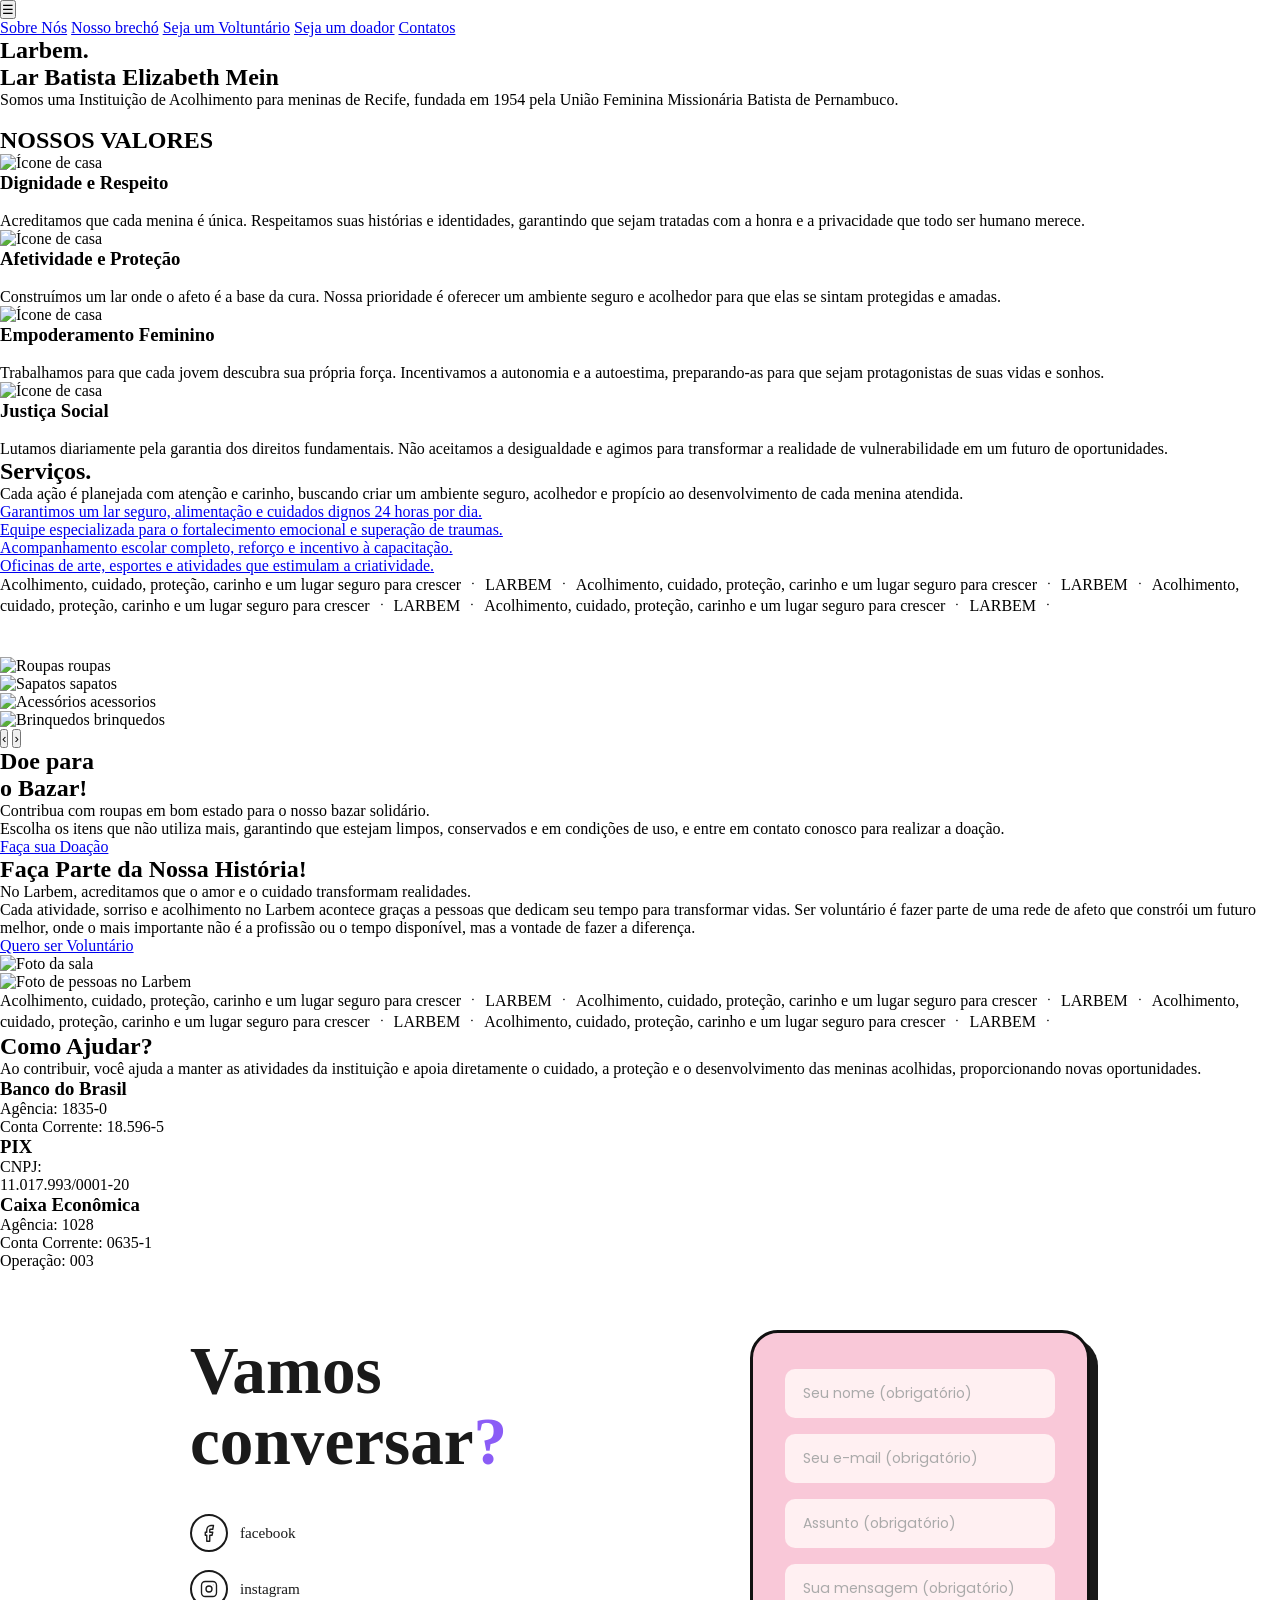
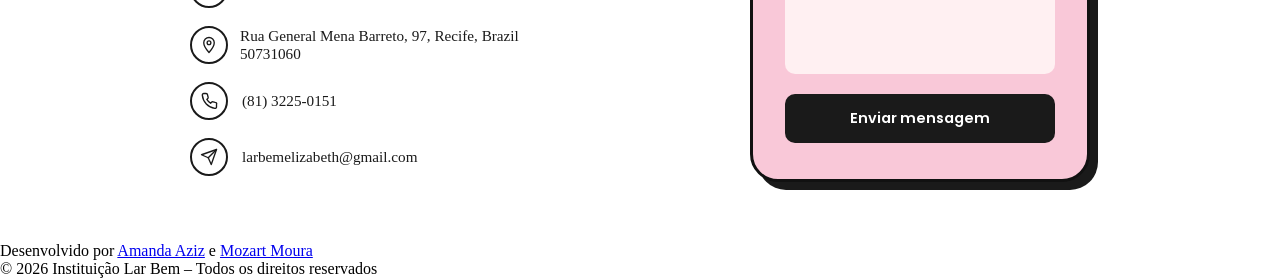
==== LarBem/src/index.html @ a0578bb4 "fix: update form submission URL in copiarCNPJ function" ====
<!DOCTYPE html>
<html lang="pt-br">
<head>
  <meta charset="UTF-8">
  <meta name="viewport" content="width=device-width, initial-scale=1.0">
  <title>LARBEM</title>

  <link rel="preconnect" href="https://fonts.googleapis.com">
  <link rel="preconnect" href="https://fonts.gstatic.com" crossorigin>
  <link href="https://fonts.googleapis.com/css2?family=Poppins:wght@300;400;500;600;700&display=swap" rel="stylesheet">
  <link rel="stylesheet" href="css/style.css">
  <link rel="stylesheet" href="css/resp.css">
</head>


<script>
document.addEventListener('DOMContentLoaded', function() {
  const hamburger = document.createElement('button');
  hamburger.className = 'btn-hamburger';
  hamburger.setAttribute('aria-label', 'Abrir menu');
  hamburger.textContent = '☰';

  const nav = document.querySelector('.nav');
  if (!nav) return;

  nav.parentElement.insertBefore(hamburger, nav);

  hamburger.addEventListener('click', () => {
    const aberto = nav.classList.toggle('menu-aberto');
    hamburger.textContent = aberto ? '✕' : '☰';
  });

  nav.querySelectorAll('a').forEach(link => {
    link.addEventListener('click', () => {
      nav.classList.remove('menu-aberto');
      hamburger.textContent = '☰';
    });
  });

  document.addEventListener('click', (e) => {
    if (!nav.contains(e.target) && !hamburger.contains(e.target)) {
      nav.classList.remove('menu-aberto');
      hamburger.textContent = '☰';
    }
  });
});
</script>


<script src="js/carrossel.js"></script>
<script src="js/menu-mobile.js"></script>
<script src="js/main.js"></script>

<!-- ======================================= PRIMEIRA PARTE DO SITE = CABEÇALHO E PRIMEIRA SEÇÃO ============================================= -->




<main class="container"> <!-- ------ INICIO DA PRIMEIRA SEÇÃO DO SITE  ------- -->

  <header> <!-- ----- CABEÇALHO INICIAL ------------->
  <nav class="nav">
    <a href="#SEGUNDA-SECAO">Sobre Nós</a>
    <a href="#QUARTA-SECAO">Nosso brechó</a>
    <a href="#VOLUNTARIO-SECAO">Seja um Voltuntário</a>
    <a href="#QUINTA-SECAO">Seja um doador</a>
    <a href="#SEXTA-SECAO">Contatos</a>
  </nav>
</header> <!-- FIM DA PARTE DO CABEÇALHO INICIAL -->



  <section class="hero-left">
    <h1 class="logo-text">Larbem<span>.</span></h1>

    <div class="linha"></div>

    <h2 class="titulo">Lar Batista Elizabeth Mein</h2>

    <p class="descricao">
      Somos uma Instituição de Acolhimento para meninas de Recife, fundada em 1954
      pela União Feminina Missionária Batista de Pernambuco.
    </p>
    <!-- <button>VEJA MUITO MAIS!</button> QUERO POR UM BOTAO AQUI, mas ele é so decorativo da seção mesmo -->
    
  </section>

  <section class="hero-right">
    <div class="card">
      <div class="card-bg"></div>               
      <div class="card-content">
        <img src="assests/imagens/logo.jpg" alt="">
      </div>
    </div>
  </section>

</main>     <!-- ------ FIM DA PRIMEIRA SEÇÃO DO SITE  ------- -->


<!-- ============================================== SEGUNDA SEÇÃO DO SITE ========================================== -->

<div id="SEGUNDA-SECAO">

<section class="valores-section">

  <h2 class="valores-titulo"><span>NOSSOS</span> VALORES</h2>

  <div class="valores-grid"> <!-- ---------- INICIO DA PARTE DOS CARDS COM OS VALORES -------->

    <!-- CARDS DOS VALORES -->
    <div class="valor-card">
      <div class="valor-bg"></div>
      <div class="valor-content">
        <img src="assests/imagens/IMAGENS-icones/balloon-heart.svg" alt="Ícone de casa" class="icone-valor">
        <h3>Dignidade e Respeito</h3>
          <br>
        <p>Acreditamos que cada menina é única. Respeitamos suas histórias e identidades, garantindo que sejam 
          tratadas com a honra e a privacidade que todo ser humano merece.</p>
      </div>
    </div>

    <div class="valor-card">
      <div class="valor-bg"></div>
      <div class="valor-content">
        <img src="assests/imagens/IMAGENS-icones/casa.svg.svg" alt="Ícone de casa" class="icone-valor">
        <h3>Afetividade e Proteção</h3>
        <br>
        <p>Construímos um lar onde o afeto é a base da cura. Nossa prioridade é oferecer um ambiente seguro e 
          acolhedor para que elas se sintam protegidas e amadas.</p>
      </div>
    </div>

    <div class="valor-card">
      <div class="valor-bg"></div>
      <div class="valor-content">
        <img src="assests/imagens/IMAGENS-icones/lightning.svg" alt="Ícone de casa" class="icone-valor">
        <h3>Empoderamento Feminino</h3>
        <br>
        <p>Trabalhamos para que cada jovem descubra sua própria força. Incentivamos a autonomia e a autoestima, 
          preparando-as para que sejam protagonistas de suas vidas e sonhos.</p>
      </div>
    </div>

    <div class="valor-card">
      <div class="valor-bg"></div>
      <div class="valor-content">
        <img src="assests/imagens/IMAGENS-icones/shield-check.svg" alt="Ícone de casa" class="icone-valor">
        <h3>Justiça Social</h3>
        <br>
        <p>Lutamos diariamente pela garantia dos direitos fundamentais. Não aceitamos a desigualdade e agimos para 
          transformar a realidade de vulnerabilidade em um futuro de oportunidades.</p>
      </div>
    </div>

  </div>    <!-- FIM DA PARTE DOS CARDS COM OS VALORES -->

  <script>
    const observerOptions = {
      threshold: 0.1 // Ativa quando 10% do card aparece
    };
    const observer = new IntersectionObserver((entries) => {
      entries.forEach((entry) => {
        if (entry.isIntersecting) {
          entry.target.classList.add('aparecer');
        }
      });
    }, observerOptions);
    // Seleciona todos os cards de valor
    document.querySelectorAll('.valor-content').forEach((card) => {
      observer.observe(card);
    });
    </script>

</div>


</section>

</div>

<!-- ======================================================= TERCEIRA SEÇÃO DO SITE - SERVIÇOS ================================================= -->

<div id="TERCEIRA-SECAO">

<section class="servicos-section">
  <div class="servicos-container">
    <!-- Lado Esquerdo: Textos -->
    <div class="servicos-textos">
      <h1 class="servicos-titulo">Serviços<span>.</span></h1>
      <p class="servicos-descricao">
        Cada ação é planejada com atenção e carinho, buscando criar 
        um ambiente seguro, acolhedor e propício ao desenvolvimento 
        de cada menina atendida.
      </p>

    </div>

    <!-- Lado Direito: Lista de Cards -->
    <div class="servicos-lista">        <!-- essa parte do java é pro botao nao executar ação nenhuma do clique -->
  <a href="javascript:void(0)" class="servico-item">
    <p>Garantimos um lar seguro, alimentação e cuidados dignos 24 horas por dia.</p>
  </a>

  <a href="javascript:void(0)" class="servico-item">
    <p>Equipe especializada para o fortalecimento emocional e superação de traumas.</p>
  </a>

  <a href="javascript:void(0)" class="servico-item">
    <p>Acompanhamento escolar completo, reforço e incentivo à capacitação.</p>
  </a>

  <a href="javascript:void(0)" class="servico-item">
    <p>Oficinas de arte, esportes e atividades que estimulam a criatividade.</p>
  </a>
</div>

  </div>
              <!--animação de aparecer-->
  <script> 
  document.addEventListener("DOMContentLoaded", function() {
    const observer = new IntersectionObserver((entries) => {
      entries.forEach((entry) => {
        if (entry.isIntersecting) {
          entry.target.classList.add('animar');
        }
      });
    }, {
      threshold: 0.2 
    });

    const cards = document.querySelectorAll('.servico-item');
    cards.forEach((card) => observer.observe(card));
  });
  </script>


</section>


</div>

<!-- ====================================================== QUARTA SEÇÃO DO SITE - LOJA E BAZAR =============================================== -->

<!-- FAIXA ANIMADA (MARQUEE) — divisória entre Serviços e Quarta Seção -->
<div class="marquee">
  <div class="marquee-content">
    <span>Acolhimento, cuidado, proteção, carinho e um lugar seguro para crescer ㆍ LARBEM ㆍ Acolhimento, cuidado, proteção, carinho e um lugar seguro para crescer ㆍ LARBEM ㆍ</span>
    <span>Acolhimento, cuidado, proteção, carinho e um lugar seguro para crescer ㆍ LARBEM ㆍ Acolhimento, cuidado, proteção, carinho e um lugar seguro para crescer ㆍ LARBEM ㆍ</span>
  </div>
</div>

<div id="QUARTA-SECAO" style="padding-top: 40px;">





<section class="quarta-secao">
  <div class="quarta-secao-inner">

    <!-- LINHA 1: Carrossel (esq) + Nossa Loja (dir) -->
    <div class="linha-loja">
      <div class="loja-carrossel-col">
        <div class="bazar-carousel" data-bazar-carousel>
          <div class="bazar-carousel-viewport">
            <div class="bazar-carousel-track" data-bazar-track>
              <div class="bazar-slide">
                <img src="assests/imagens/ITENS/roupa.jpg" alt="Roupas">
                <span>roupas</span>
              </div>
              <div class="bazar-slide">
                <img src="assests/imagens/ITENS/tenis.jpg" alt="Sapatos">
                <span>sapatos</span>
              </div>
              <div class="bazar-slide">
                <img src="assests/imagens/ITENS/acessorio.jpg" alt="Acessórios">
                <span>acessorios</span>
              </div>
              <div class="bazar-slide">
                <img src="assests/imagens/ITENS/brinquedo.jpg" alt="Brinquedos">
                <span>brinquedos</span>
              </div>
            </div>
          </div>
          <button class="bazar-carousel-btn bazar-carousel-btn-prev" data-bazar-prev>&#8249;</button>
          <button class="bazar-carousel-btn bazar-carousel-btn-next" data-bazar-next>&#8250;</button>
        </div>
      </div>

  <div class="linha-bazar">
    <div class="doacao-info-col">
      <h2 class="doacao-titulo"><span>Doe</span> para<br>o Bazar!</h2>
      <p class="doacao-subtitulo">
        Contribua com roupas em bom estado para o nosso bazar solidário.
      </p>
      <p class="doacao-texto">
        Escolha os itens que não utiliza mais, garantindo que estejam limpos,
        conservados e em condições de uso, e entre em contato conosco para realizar a doação.
      </p>
      <a href="https://wa.me/558132250151?text=Ol%C3%A1%2C+gostaria+de+fazer+uma+doa%C3%A7%C3%A3o+para+o+bazar+do+Lar+Bem!" target="_blank" rel="noopener noreferrer" class="btn-doacao">Faça sua Doação</a>
  </div>
    </div>
    <script src="js/carrossel.js"></script>


</section>

  <div id="VOLUNTARIO-SECAO">


    <section class="Voluntario-section">
      <h2><span>Faça Parte</span> da Nossa História!</h2>
      <p class="voluntariado-subtitulo">
        No Larbem, acreditamos que o amor e o cuidado transformam realidades.</p>

      <p> Cada atividade, sorriso e acolhimento no Larbem acontece graças a pessoas que dedicam seu tempo para <span>transformar 
        vidas.</span> Ser voluntário é fazer parte de uma rede de afeto que constrói um futuro melhor, onde o mais importante não 
        é a profissão ou o tempo disponível, mas a vontade de <span>fazer a diferença.</span></span></p>

        <a href="https://docs.google.com/forms/d/e/1FAIpQLSeuuU1coLjzmqJGfEXoG82IaXHpg6yJ7XKKSnacJEgRVAR6yw/viewform?usp=header" target="_blank" 
        rel="noopener noreferrer" class="btn-voluntario"> Quero ser Voluntário</a>



    </section>

    <!-- Coluna da Direita: Photocards -->
<div class="photocard-container">
  <div class="photocard photocard-sala">
    <div class="photocard-foto">
      <img src="assests/imagens/ITENS/sala-larbem.jpg" alt="Foto da sala">
    </div>
  </div>

  <div class="photocard photocard-pessoas">
    <div class="photocard-foto">
      <img src="assests/imagens/ITENS/pessoas-larbem.jpg" alt="Foto de pessoas no Larbem">
    </div>
  </div>
</div>



</div>


  </div>





</div>

<!-- FAIXA ANIMADA (MARQUEE) — divisória entre Faça Parte e Como Ajudar -->
<div class="marquee">
  <div class="marquee-content">
    <span>Acolhimento, cuidado, proteção, carinho e um lugar seguro para crescer ㆍ LARBEM ㆍ Acolhimento, cuidado, proteção, carinho e um lugar seguro para crescer ㆍ LARBEM ㆍ</span>
    <span>Acolhimento, cuidado, proteção, carinho e um lugar seguro para crescer ㆍ LARBEM ㆍ Acolhimento, cuidado, proteção, carinho e um lugar seguro para crescer ㆍ LARBEM ㆍ</span>
  </div>
</div>




<!-- ========================================================== QUINTA SEÇÃO DO SITE =========================================================== -->

<div id="QUINTA-SECAO">
<section class="ajudar-section">
  <h1 class="ajudar-titulo">Como <span>Ajudar?</span></h1>
  <p class="ajudar-descricao">
    Ao contribuir, você ajuda a manter as atividades da instituição e apoia diretamente o cuidado, a proteção e o desenvolvimento das meninas acolhidas, proporcionando novas oportunidades.
  </p>

  <div class="ajudar-grid">
    <!-- Card 1 -->
    <div class="ajudar-card">
      <h3>Banco do Brasil</h3>
      <p>Agência: 1835-0</p>
      <p>Conta Corrente: 18.596-5</p>
    </div>

    <!-- Card 2 -->
    <div class="ajudar-card" onclick="copiarCNPJ()" title="Clique para copiar o CNPJ" style="cursor: pointer;">
  <h3>PIX</h3>
  <p>CNPJ:</p>
  <p>11.017.993/0001-20</p>
  <span id="feedback" style="font-size: 12px; color: green; display: none;">Copiado!</span>
</div>

<script>
function copiarCNPJ() {
  const cnpj = '11.017.993/0001-20';
  navigator.clipboard.writeText(cnpj).then(() => {
    const fb = document.getElementById('feedback');
    fb.style.display = 'inline';
    setTimeout(() => fb.style.display = 'none', 2000);
  });
}
</script>

    <!-- Card 3 -->
    <div class="ajudar-card">
      <h3>Caixa Econômica</h3>
      <p>Agência: 1028</p>
      <p>Conta Corrente: 0635-1</p>
      <p>Operação: 003</p>
    </div>
  </div>

  

</section>
</div>

<!-- =============================================== SEXTA SEÇÃO DO SITE + CSS ======================================= -->

<div id="SEXTA-SECAO">
<!-- Contact section styles -->
<style>
    *, *::before, *::after { box-sizing: border-box; margin: 0; padding: 0; }

  
    .contact-section {
      flex: 1;
      display: flex;
      align-items: center;
      justify-content: center;
      padding: 60px 40px;
      gap: 200px;
    }

    
    .contact-info {
      flex: 0 0 auto;
      max-width: 360px;
    }

    .contact-info h1 {
      font-size: clamp(2.8rem, 6vw, 4.2rem);
      font-weight: 900;
      line-height: 1.05;
      color: #1a1a1a;
      margin-bottom: 36px;
    }

    .contact-card {
      border: 3px solid #111;
      background: #f9c8d8;
      border-radius: 28px;
      padding: 36px 32px;
      width: 340px;
      box-shadow: 8px 8px 0 #1a1a1a;
      display: flex;
      flex-direction: column;
      gap: 16px;
    }

    .contact-info h1 span {
      color: #8b5cf6; 
    }

    .info-list {
      list-style: none;
      display: flex;
      flex-direction: column;
      gap: 18px;
    }

    .info-list li {
      display: flex;
      align-items: center;
      gap: 14px;
      font-size: 0.95rem;
      color: #1a1a1a;
    }

    .info-list .icon {
      width: 38px;
      height: 38px;
      border: 2px solid #1a1a1a;
      border-radius: 50%;
      display: flex;
      align-items: center;
      justify-content: center;
      flex-shrink: 0;
    }

    .info-list .icon svg {
      width: 18px;
      height: 18px;
      stroke: #1a1a1a;
      fill: none;
      stroke-width: 1.8;
      stroke-linecap: round;
      stroke-linejoin: round;
    }

    .social-row {
      display: flex;
      align-items: center;
      gap: 10px;
    }

    .social-row a {
      color: #1a1a1a;
      text-decoration: none;
      font-size: 0.95rem;
      transition: color .2s;
    }

    .social-row a:hover { color: #8b5cf6; }

    .sep {
      color: #999;
    }


    .social-link {
       display: flex;        
       align-items: center;  
       gap: 12px;            
       color: #1a1a1a;
       text-decoration: none;        
       text-decoration: none; 
    } 
    .contact-card input,
    .contact-card textarea {
      width: 100%;
      
      background: #fff0f2;
      border: none;
      border-radius: 10px;
      padding: 14px 18px;
      font-family: 'Poppins', sans-serif;
      font-size: 0.88rem;
      color: #1a1a1a;
      outline: none;
      resize: none;
      transition: box-shadow .2s;
    }

    .contact-card input::placeholder,
    .contact-card textarea::placeholder {
      color: #aaa;
    }

    .contact-card input:focus,
    .contact-card textarea:focus {
      box-shadow: 0 0 0 2px #8b5cf6;
    }

    .contact-card textarea {
      height: 110px;
    }

    .contact-card button {
      margin-top: 4px;
      background: #1a1a1a;
      color: #fff;
      border: none;
      border-radius: 10px;
      padding: 14px;
      font-family: 'Poppins', sans-serif;
      font-size: 0.9rem;
      font-weight: 600;
      cursor: pointer;
      transition: background .2s, transform .1s;
    }

    .contact-card button:hover  { background: #8b5cf6; }
    .contact-card button:active { transform: scale(.97); }

    
    .contact-card input.error,
    .contact-card textarea.error {
      box-shadow: 0 0 0 2px #e53e3e;
    }

    .error-msg {
      font-size: 0.75rem;
      color: #e53e3e;
      margin-top: -8px;
      padding-left: 4px;
      display: none;
    }

    
    #toast {
      position: fixed;
      bottom: 32px;
      left: 50%;
      transform: translateX(-50%) translateY(20px);
      background: #1a1a1a;
      color: #fff;
      padding: 14px 28px;
      border-radius: 12px;
      font-size: 0.88rem;
      font-weight: 600;
      opacity: 0;
      pointer-events: none;
      transition: opacity .3s, transform .3s;
      z-index: 999;
    }

    #toast.show {
      opacity: 1;
      transform: translateX(-50%) translateY(0);
    }

    #toast.success { background: #22c55e; }
    #toast.error-toast { background: #e53e3e; }

    
    .btn-inner {
      display: flex;
      align-items: center;
      justify-content: center;
      gap: 10px;
    }

    .spinner {
      width: 16px;
      height: 16px;
      border: 2px solid rgba(255,255,255,.4);
      border-top-color: #fff;
      border-radius: 50%;
      animation: spin .7s linear infinite;
      display: none;
    }

    @keyframes spin { to { transform: rotate(360deg); } }


    /* ── RESPONSIVE ───────────────────────────────── */
    @media (max-width: 720px) {
      .contact-section {
        flex-direction: column;
        padding: 40px 24px;
        gap: 40px;
      }
      .contact-card { width: 100%; }
    }

</style>

  <section class="contact-section">

    <!-- LEFT -->
    <div class="contact-info">
      <h1>Vamos<br> conversar<span>?</span></h1>

      <ul class="info-list">

        <!-- Links rede sociais -->
        <li>
  <a href="https://www.facebook.com/larbemoficial/"
     target="_blank"
     rel="noopener noreferrer"
     class="social-link">
    <div class="icon">
      <svg viewBox="0 0 24 24" aria-label="Facebook icon">
        <path d="M18 2h-3a6 6 0 0 0-6 6v3H7v4h2v8h4v-8h3l1-4h-4V8a1 1 0 0 1 1-1h3z"/>
      </svg>
    </div>
    facebook
  </a>
</li>
        <li>
  <a href="https://www.instagram.com/larbemoficial/"
     target="_blank"
     rel="noopener noreferrer"
     class="social-link">

    <div class="icon">
      <svg viewBox="0 0 24 24" fill="none" stroke="currentColor"
           stroke-width="1.8" stroke-linecap="round" stroke-linejoin="round"
           aria-label="Instagram icon">
        <rect x="2" y="2" width="20" height="20" rx="5" ry="5"/>
        <circle cx="12" cy="12" r="4"/>
        <circle cx="17.5" cy="6.5" r="0.5" fill="currentColor" stroke="none"/>
      </svg>
    </div>

    instagram

  </a>
</li>

        <!-- Endereço -->
        <li>
  <a href="https://www.google.com/maps/search/Rua+General+Mena+Barreto,+97,+Recife"
     target="_blank"
     rel="noopener noreferrer"
     class="social-link">

    <div class="icon">
      <svg viewBox="0 0 24 24">
        <path d="M12 2C8.13 2 5 5.13 5 9c0 5.25 7 13 7 13s7-7.75 7-13c0-3.87-3.13-7-7-7z"/>
        <circle cx="12" cy="9" r="2.5"/>
      </svg>
    </div>

    Rua General Mena Barreto, 97, Recife, Brazil 50731060

  </a>
</li>

        <!-- Telefone -->
        <li onclick="copiarTelefone()" style="cursor: pointer;">
    <div class="icon">
        <svg viewBox="0 0 24 24">
            <path d="M22 16.92v3a2 2 0 0 1-2.18 2A19.86 19.86 0 0 1 3.08 4.18 2 2 0 0 1 5.09 2h3a2 2 0 0 1 2 1.72c.13.96.36 1.9.71 2.81a2 2 0 0 1-.45 2.11L9.09 9.91a16 16 0 0 0 5 5l1.27-1.27a2 2 0 0 1 2.11-.45c.91.35 1.85.58 2.81.71A2 2 0 0 1 22 16.92z"/>
        </svg>
    </div>
    <span id="tel-label">(81) 3225-0151</span>
</li>

        <!-- Email -->
       <li onclick="copiarEmail()" style="cursor: pointer;">
    <div class="icon">
        <svg viewBox="0 0 24 24"><line x1="22" y1="2" x2="11" y2="13"/><polygon points="22 2 15 22 11 13 2 9 22 2"/></svg>
    </div>
    <span id="email-label">larbemelizabeth@gmail.com</span>
</li>
      </ul>
    </div>

    
    <div class="contact-card">
      <input id="nome"     type="text"  placeholder="Seu nome (obrigatório)" />
      <span  class="error-msg" id="erro-nome">Por favor, informe seu nome.</span>

      <input id="email"    type="email" placeholder="Seu e-mail (obrigatório)" />
      <span  class="error-msg" id="erro-email">Informe um e-mail válido.</span>

      <input id="assunto"  type="text"  placeholder="Assunto (obrigatório)" />
      <span  class="error-msg" id="erro-assunto">Por favor, informe o assunto.</span>

      <textarea id="mensagem" placeholder="Sua mensagem (obrigatório)"></textarea>
      <span  class="error-msg" id="erro-mensagem">Por favor, escreva sua mensagem.</span>

      <button id="btn-enviar" type="button">
        <span class="btn-inner">
          <span class="spinner" id="spinner"></span>
          <span id="btn-label">Enviar mensagem</span>
        </span>
      </button>
    </div>

  </section>


  <script>
    
    function showToast(msg, type = 'success') {
      const t = document.getElementById('toast');
      t.textContent = msg;
      t.className = 'show ' + type;
      setTimeout(() => { t.className = ''; }, 3500);
    }

    function setError(fieldId, errorId, show) {
      const field = document.getElementById(fieldId);
      const msg   = document.getElementById(errorId);
      if (show) {
        field.classList.add('error');
        msg.style.display = 'block';
      } else {
        field.classList.remove('error');
        msg.style.display = 'none';
      }
    }

    function isValidEmail(email) {
      return /^[^\s@]+@[^\s@]+\.[^\s@]+$/.test(email);
    }

    
    ['nome', 'email', 'assunto', 'mensagem'].forEach(id => {
      document.getElementById(id).addEventListener('input', () => {
        document.getElementById(id).classList.remove('error');
        document.getElementById('erro-' + id).style.display = 'none';
      });
    });

    
    document.getElementById('btn-enviar').addEventListener('click', async () => {
      const nome     = document.getElementById('nome').value.trim();
      const email    = document.getElementById('email').value.trim();
      const assunto  = document.getElementById('assunto').value.trim();
      const mensagem = document.getElementById('mensagem').value.trim();

      
      let hasError = false;
      setError('nome',     'erro-nome',     !nome);
      setError('email',    'erro-email',    !isValidEmail(email));
      setError('assunto',  'erro-assunto',  !assunto);
      setError('mensagem', 'erro-mensagem', !mensagem);

      if (!nome || !isValidEmail(email) || !assunto || !mensagem) {
        showToast('Preencha todos os campos corretamente.', 'error-toast');
        return;
      }

     
      const btn     = document.getElementById('btn-enviar');
      const spinner = document.getElementById('spinner');
      const label   = document.getElementById('btn-label');
      btn.disabled      = true;
      spinner.style.display = 'block';
      label.textContent = 'Enviando…';

      try {
        
        const response = await fetch('https://formspree.io/f/mykvlgoe', {
          method: 'POST',
          headers: { 'Content-Type': 'application/json', 'Accept': 'application/json' },
          body: JSON.stringify({ nome, email, assunto, mensagem })
        });

        if (response.ok) {
          showToast('✅ Mensagem enviada com sucesso!', 'success');
          
          ['nome', 'email', 'assunto', 'mensagem'].forEach(id => {
            document.getElementById(id).value = '';
          });
        } else {
          throw new Error('Erro na resposta do servidor');
        }
      } catch (err) {
        showToast('❌ Erro ao enviar. Tente novamente.', 'error-toast');
      } finally {
        btn.disabled          = false;
        spinner.style.display = 'none';
        label.textContent     = 'Enviar mensagem';
      }
    });
  </script>
  

  <script src="js/menu.js"></script>
  <script src="js/carrossel.js"></script>
  <script src="js/index.js"></script>

  
  <div class="footer-final">
    <footer>
      
      <p>Desenvolvido por <a href="https://www.linkedin.com/in/amanda-aziz-30a30p/">Amanda Aziz</a> e <a href="https://www.linkedin.com/in/mozart-moura/">Mozart Moura</a></p>
      <p>&copy; 2026 Instituição Lar Bem – Todos os direitos reservados</p>
    </footer>
  </div>


</body>

</html>
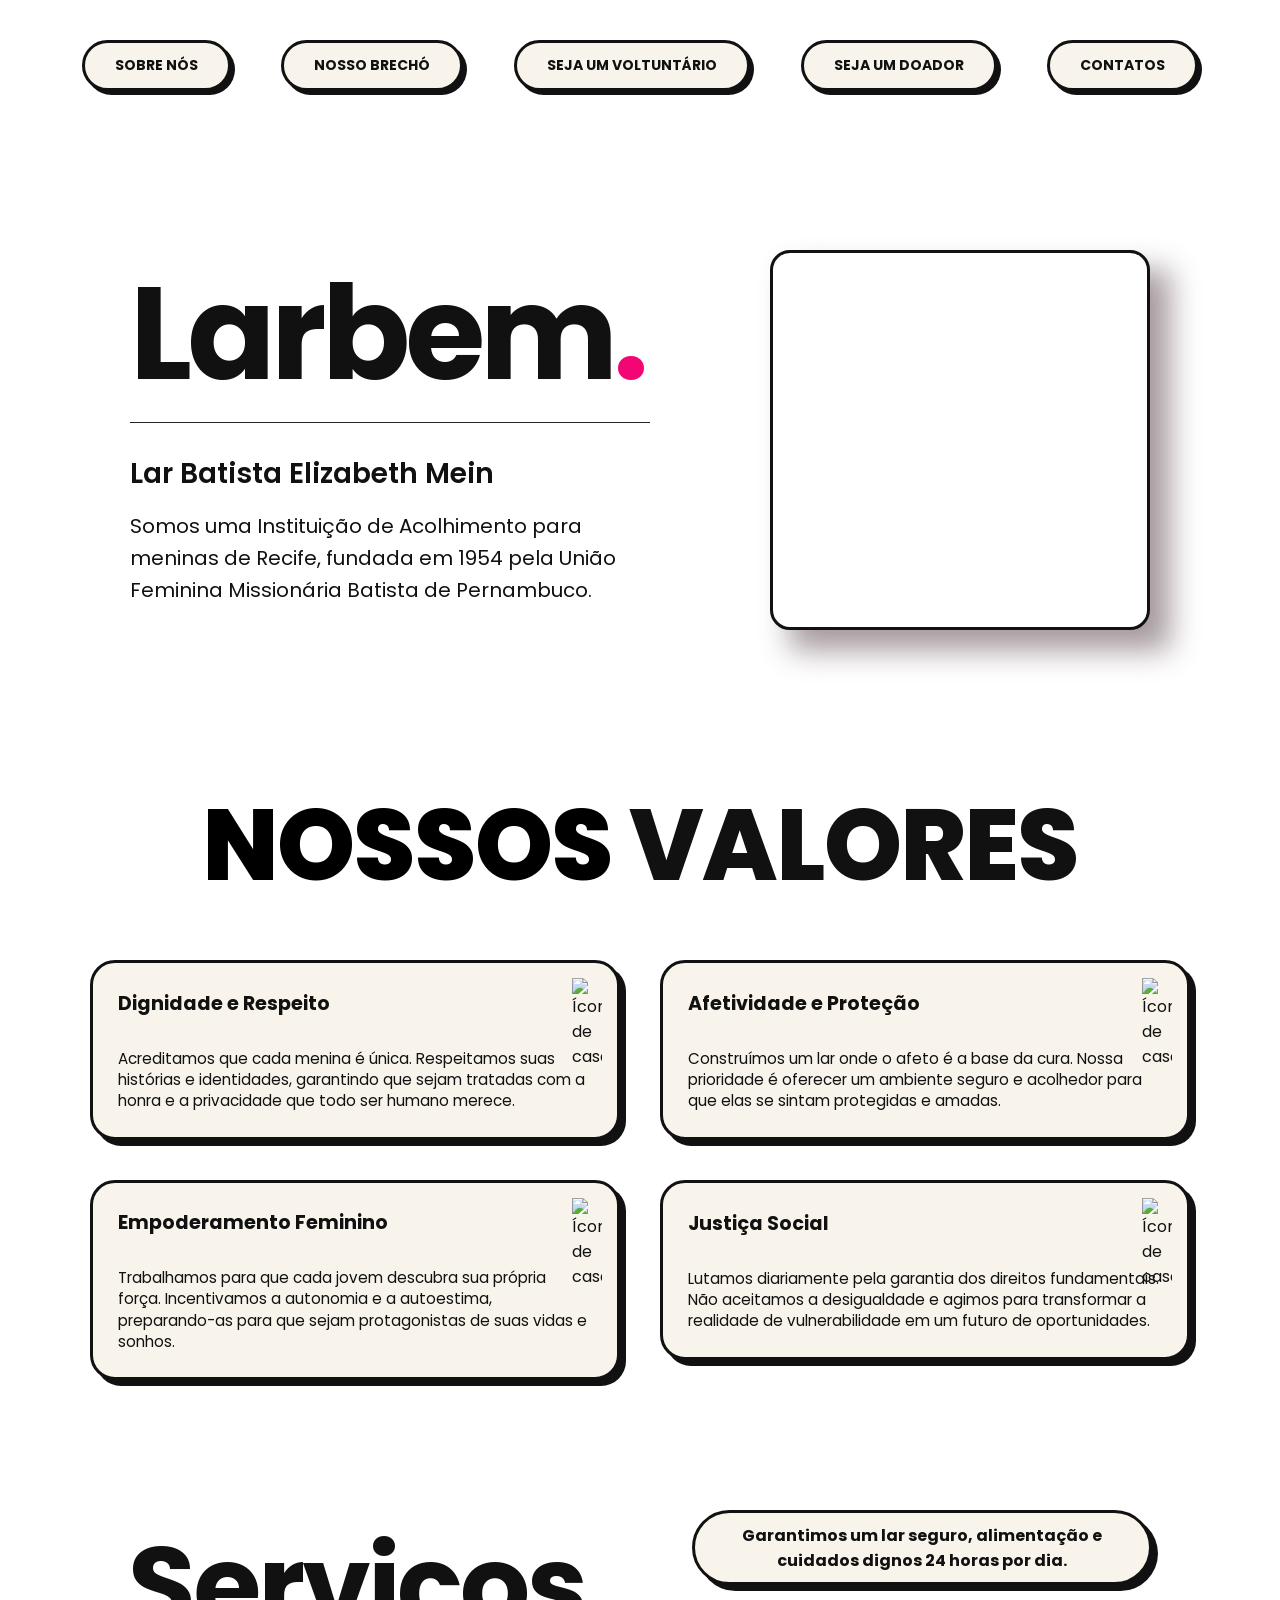
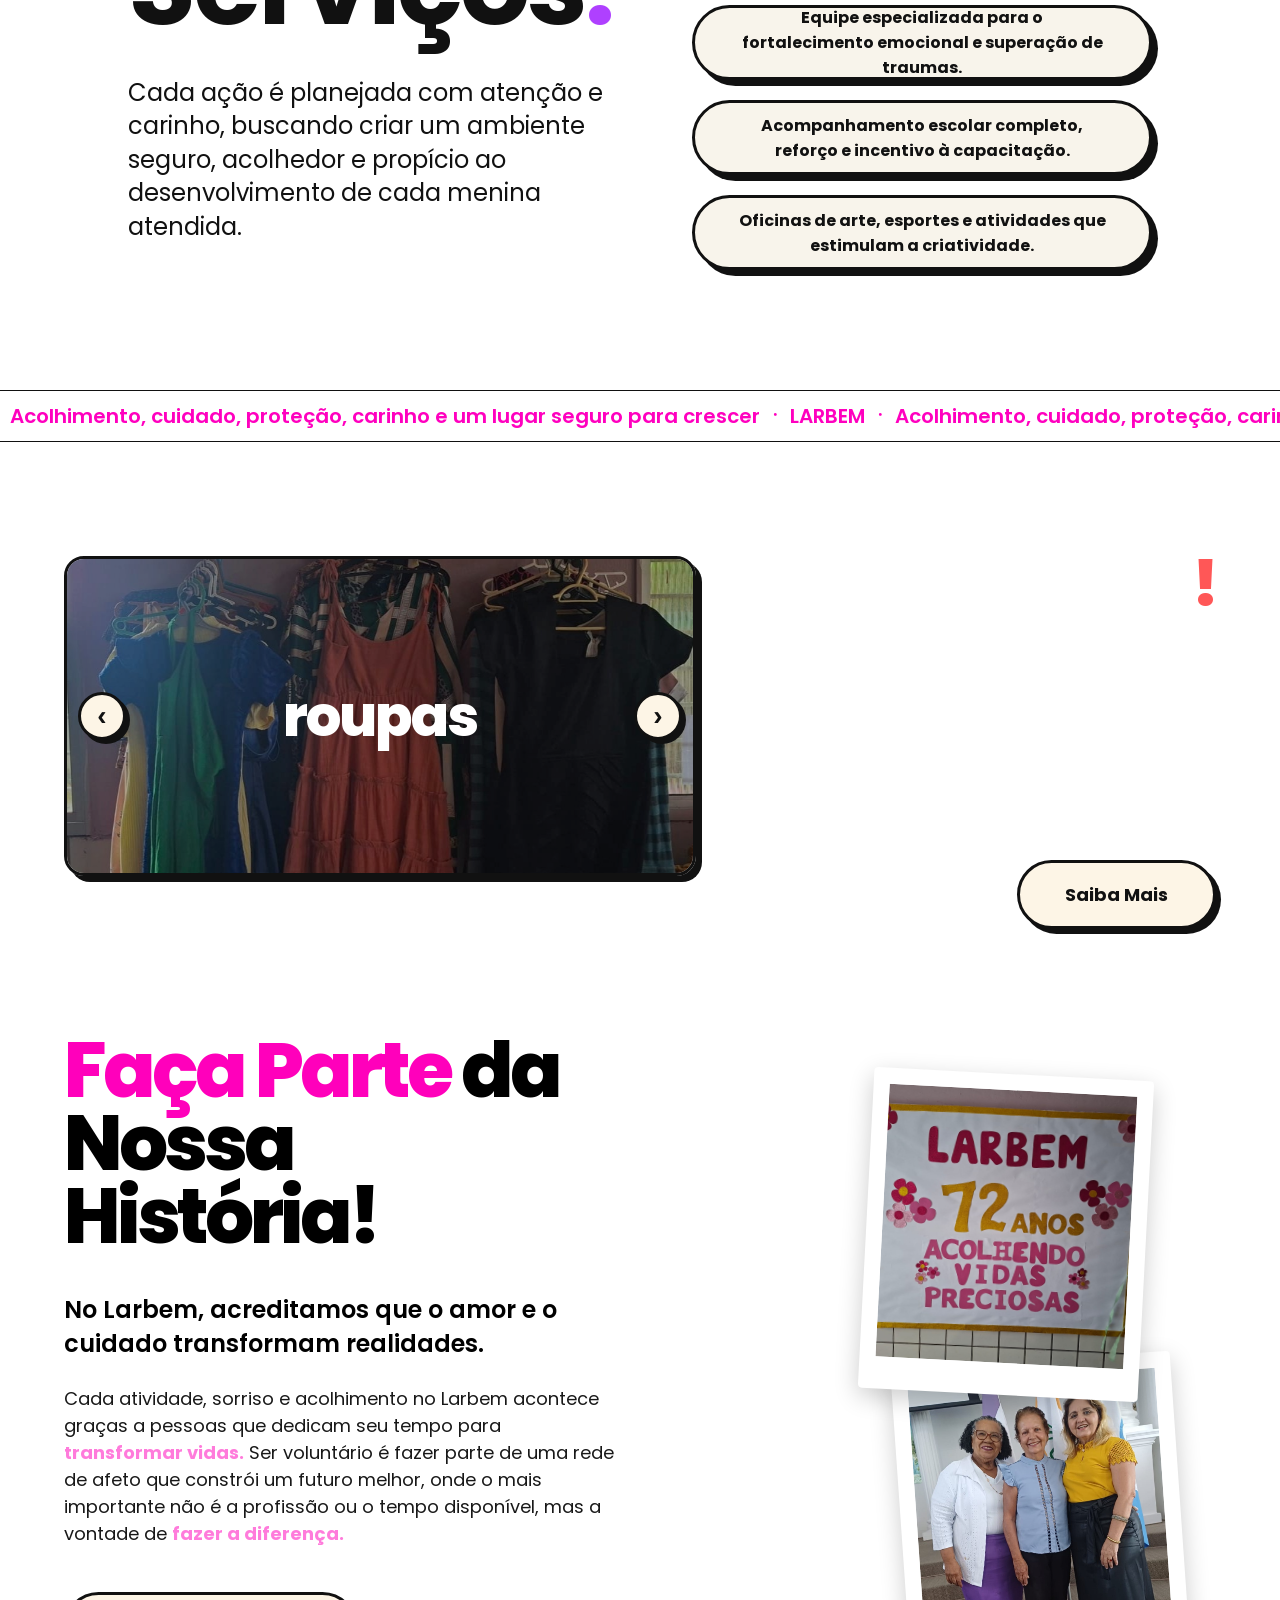
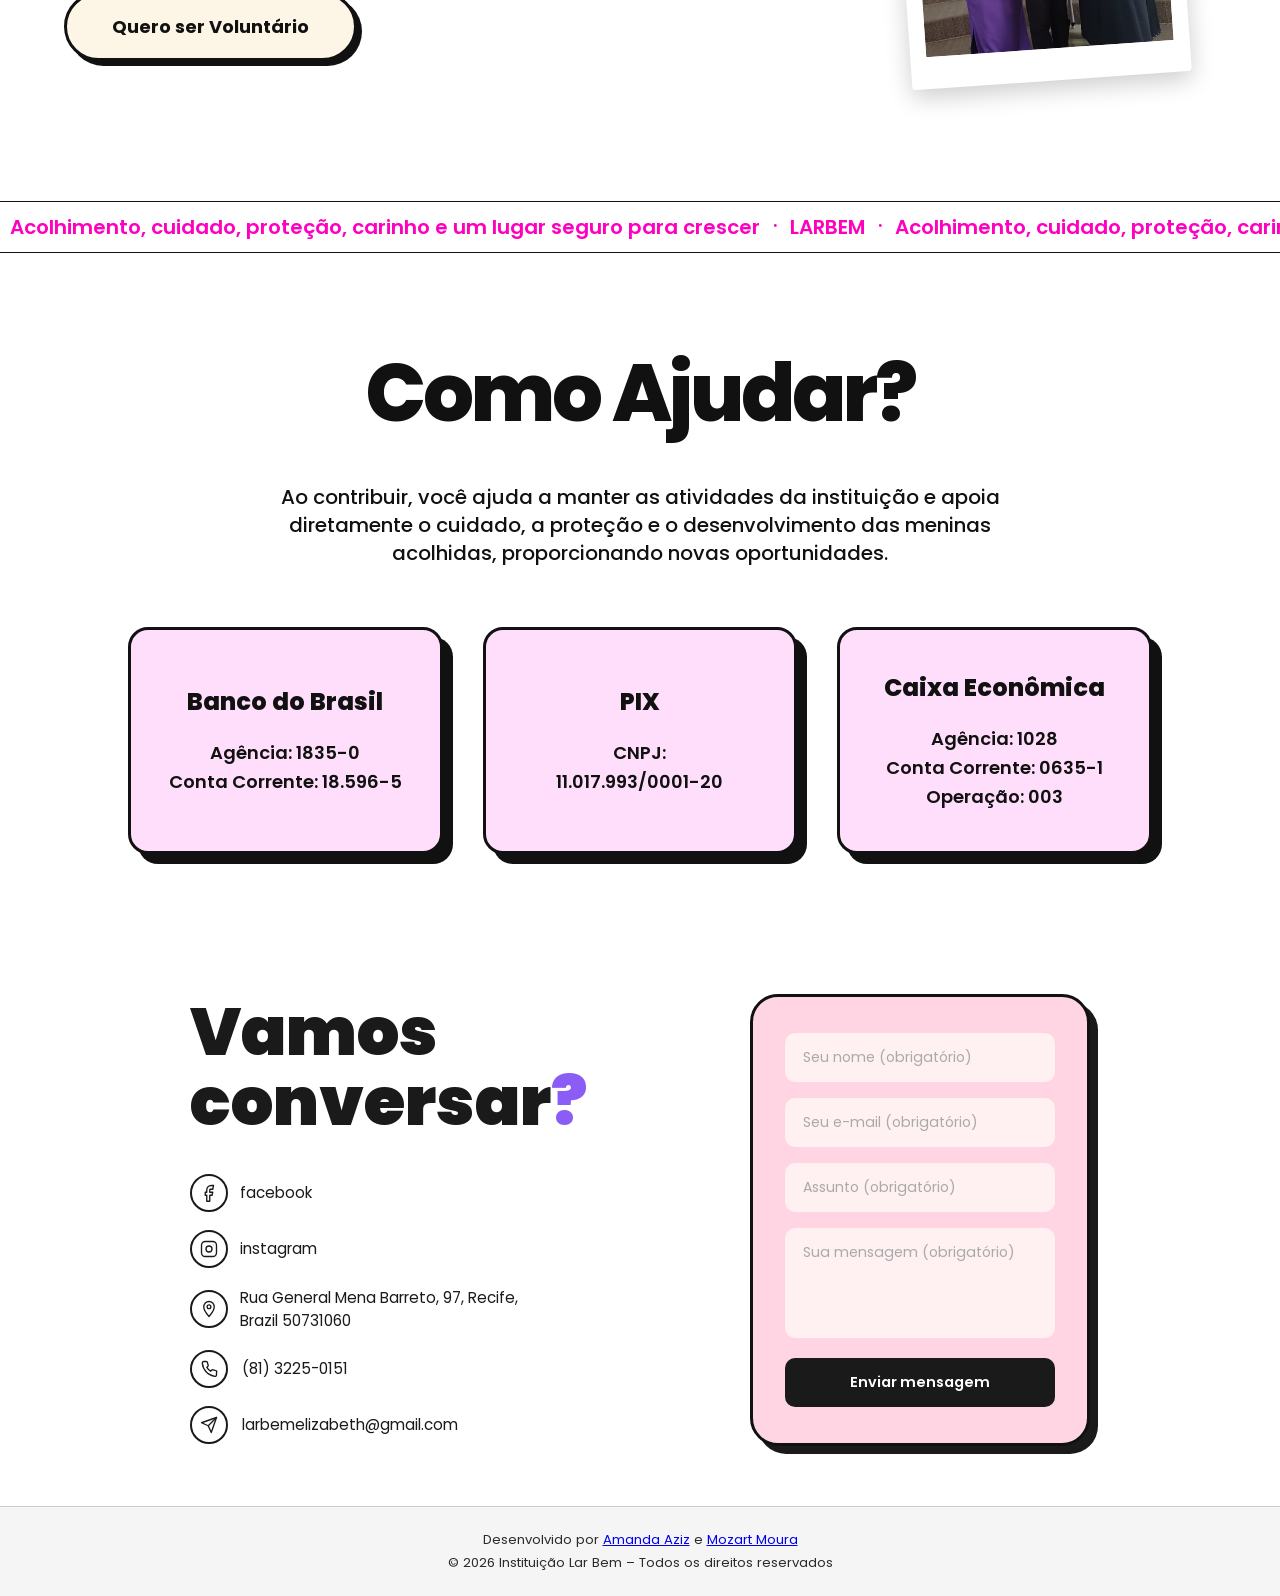
==== commit 3b1d867b: "Merge branch 'main' of https://github.com/Foco-Dev-Projeto-de-Extensao/repositorio-do-larbem" ====
--- a/LarBem/src/index.html
+++ b/LarBem/src/index.html
@@ -239,7 +239,7 @@
 
 </div>
 
-<!-- ====================================================== QUARTA SEÇÃO DO SITE - LOJA E BAZAR =============================================== -->
+<!-- ================================================= QUARTA SEÇÃO DO SITE - VOLUNTARIO E BAZAR =============================================== -->
 
 <!-- FAIXA ANIMADA (MARQUEE) — divisória entre Serviços e Quarta Seção -->
 <div class="marquee">
@@ -249,11 +249,7 @@
   </div>
 </div>
 
-<div id="QUARTA-SECAO" style="padding-top: 40px;">
-
-
-
-
+<div id="QUARTA-SECAO">
 
 <section class="quarta-secao">
   <div class="quarta-secao-inner">
@@ -269,17 +265,18 @@
                 <span>roupas</span>
               </div>
               <div class="bazar-slide">
-                <img src="assests/imagens/ITENS/tenis.jpg" alt="Sapatos">
+                <img src="assests/imagens/ITENS/sapatos.jpg" alt="Sapatos">
                 <span>sapatos</span>
-              </div>
-              <div class="bazar-slide">
-                <img src="assests/imagens/ITENS/acessorio.jpg" alt="Acessórios">
-                <span>acessorios</span>
               </div>
               <div class="bazar-slide">
                 <img src="assests/imagens/ITENS/brinquedo.jpg" alt="Brinquedos">
                 <span>brinquedos</span>
               </div>
+              <div class="bazar-slide">
+                <img src="assests/imagens/ITENS/bazar-mesa.jpg" alt="Brinquedos">
+                <span>E muito <br>mais!</span>
+              </div>
+
             </div>
           </div>
           <button class="bazar-carousel-btn bazar-carousel-btn-prev" data-bazar-prev>&#8249;</button>
@@ -287,23 +284,28 @@
         </div>
       </div>
 
-  <div class="linha-bazar">
-    <div class="doacao-info-col">
-      <h2 class="doacao-titulo"><span>Doe</span> para<br>o Bazar!</h2>
-      <p class="doacao-subtitulo">
-        Contribua com roupas em bom estado para o nosso bazar solidário.
-      </p>
-      <p class="doacao-texto">
-        Escolha os itens que não utiliza mais, garantindo que estejam limpos,
-        conservados e em condições de uso, e entre em contato conosco para realizar a doação.
-      </p>
-      <a href="https://wa.me/558132250151?text=Ol%C3%A1%2C+gostaria+de+fazer+uma+doa%C3%A7%C3%A3o+para+o+bazar+do+Lar+Bem!" target="_blank" rel="noopener noreferrer" class="btn-doacao">Faça sua Doação</a>
-  </div>
-    </div>
-    <script src="js/carrossel.js"></script>
-
-
+    <div class="linha-bazar">
+      <div class="doacao-info-col">
+        <h2 class="doacao-titulo">Temos um <br>Bazar<span>!</span><br></h2>
+        <p class="doacao-subtitulo">
+          Descubra nosso espaço e ajude com suas doações.
+        </p>
+        <p class="doacao-texto">
+          Aqui você encontra roupas, calçados e acessórios com preços super acessíveis. Além de garimpar, 
+          você também pode nos ajudar: escolha itens que não utiliza mais, garantindo que estejam limpos, 
+          conservados e em condições de uso, e entre em contato conosco para realizar a doação.
+        </p>
+        <a href="https://wa.me/558132250151?text=Ol%C3%A1%2C+gostaria+de+fazer+uma+doa%C3%A7%C3%A3o+para+o+bazar+do+Lar+Bem!" target="_blank" rel="noopener noreferrer" class="btn-doacao">Saiba Mais</a>
+      </div>
+    </div>
+  <script src="js/carrossel.js"></script>
 </section>
+
+
+<section>
+  <img href="assests/imagens/ITENS/mural.jpg">
+</section>
+
 
   <div id="VOLUNTARIO-SECAO">
 
@@ -341,14 +343,9 @@
 
 
 
-</div>
-
-
   </div>
 
-
-
-
+  </div>
 
 </div>
 
@@ -359,8 +356,6 @@
     <span>Acolhimento, cuidado, proteção, carinho e um lugar seguro para crescer ㆍ LARBEM ㆍ Acolhimento, cuidado, proteção, carinho e um lugar seguro para crescer ㆍ LARBEM ㆍ</span>
   </div>
 </div>
-
-
 
 
 <!-- ========================================================== QUINTA SEÇÃO DO SITE =========================================================== -->
@@ -408,10 +403,9 @@
     </div>
   </div>
 
-  
-
 </section>
 </div>
+
 
 <!-- =============================================== SEXTA SEÇÃO DO SITE + CSS ======================================= -->
 
@@ -446,7 +440,7 @@
 
     .contact-card {
       border: 3px solid #111;
-      background: #f9c8d8;
+      background: #ffd5e3;
       border-radius: 28px;
       padding: 36px 32px;
       width: 340px;
@@ -635,12 +629,12 @@
     /* ── RESPONSIVE ───────────────────────────────── */
     @media (max-width: 720px) {
       .contact-section {
-        flex-direction: column;
-        padding: 40px 24px;
-        gap: 40px;
-      }
-      .contact-card { width: 100%; }
-    }
+      flex-direction: column;
+      padding: 90px 24px 48px 24px; /* topo aumentado */
+      gap: 40px;
+  }
+  .contact-card { width: 100%; }
+}
 
 </style>
 
@@ -853,6 +847,14 @@
   </div>
 
 
+
+
+  <div id="cursor-bolinha"></div>
+  
+
+
+
+
 </body>
 
 </html>
--- a/LarBem/src/css/style.css
+++ b/LarBem/src/css/style.css
@@ -0,0 +1,1044 @@
+* {
+  margin: 0;
+  padding: 0;
+  box-sizing: border-box;
+}
+
+html {
+  width: 100%;
+  height: 100%;
+  scroll-behavior: smooth !important;
+}
+
+body {
+  font-family: "Poppins", sans-serif;
+  color: #111;
+  width: 100%;
+  min-height: 100vh;
+  overflow-x: hidden;
+  background-image: url("../assests/imagens/FUNDOS/fundo6.png");
+  background-size: cover;
+  background-position: center center;
+  background-attachment: fixed; 
+}
+
+h1,h2,h3,h4 {
+  user-select: none;
+  cursor: default;
+}
+
+
+
+#SEGUNDA-SECAO {
+  scroll-margin-top: 80px; 
+}
+#TERCEIRA-SECAO {
+  scroll-margin-top: 80px; 
+}
+#QUARTA-SECAO {
+  scroll-margin-top: 80px; 
+}
+#QUINTA-SECAO {
+  scroll-margin-top: 80px; 
+}
+#SEXTA-SECAO {
+  scroll-margin-top: 80px; 
+}
+
+
+
+
+/* ================================================================
+   ALINHAMENTO GLOBAL — padding lateral uniforme no desktop
+   Todas as seções respeitam a mesma margem lateral de 10%
+   ================================================================ */
+
+.contact-section {
+  padding-left: 10%;
+  padding-right: 10%;
+}
+
+.ad-wrapper {
+  padding-left: 10%;
+  padding-right: 10%;
+}
+
+/* ============================================================== PRIMEIRA SEÇÃO =============================================================== */
+
+
+header {
+  position: absolute;
+  top: 0;
+  left: 0;
+  width: 100%;
+  z-index: 10;
+}
+
+.nav {
+  width: 100%;             
+  padding: 40px 5%;       
+  display: flex;
+  justify-content: space-around; 
+  align-items: center;
+  gap: 15px;
+}
+
+.nav a {
+  text-decoration: none;
+  color: #111;
+  background-color: #f8f4eb;
+  padding: 12px 30px; 
+  border-radius: 50px;
+  border: 3px solid #111;
+  font-weight: 700;
+  text-transform: uppercase;
+  font-size: 14px;
+  box-shadow: 4px 4px 0px #111; 
+  transition: all 0.2s ease;
+  white-space: nowrap;
+}
+
+.nav a:hover {
+  transform: translate(-3px, -3px);
+  box-shadow: 7px 7px 0px #111;
+  color: #f30574;
+}
+
+.container {
+  display: flex;
+  align-items: center;
+  justify-content: center; 
+  min-height: auto;
+  width: 100%;
+  margin: 0;
+  padding: 250px 60px 100px 60px;
+/*          ^  quanto maior, mais desce */
+  gap: 120px; 
+}
+
+
+.hero-left {
+  flex: 0 1 auto; 
+  max-width: 600px; 
+}
+
+.logo-text {
+  font-size: 130px;
+  line-height: 0.9;
+  letter-spacing: -5px;
+  margin: 0;
+}
+
+.logo-text span {
+  color: #f30574;
+}
+
+.linha {
+  width: 520px;
+  height: 1px;
+  background: #242424;
+  margin: 30px 0;
+}
+
+.titulo {
+  font-size: 28px;
+  font-weight: 600;
+  margin-bottom: 15px;
+}
+
+.descricao {
+  max-width: 500px; /* Mantém o parágrafo em um bloco legível */
+  font-size: 20px;
+  line-height: 1.6;
+}
+
+/* CARD COM ANIMAÇÃO */
+.hero-right {
+    flex: 0 0 auto; 
+}
+
+.card {
+  position: relative;
+  width: 380px; 
+  height: 380px;
+  animation: flutuar 3s ease-in-out infinite; 
+}
+
+.card-bg {
+  position: absolute;
+  bottom: -20px;  
+  right: -20px;   
+  width: 100%;
+  height: 100%;
+  background: #4b333c;
+  filter: blur(15px);
+  opacity: 0.5;
+  z-index: -1;
+}
+
+.card-content {
+  border-radius: 20px;
+  width: 100%;
+  height: 100%;
+  background: #fff;
+  border: 3px solid #111;
+  display: flex;
+  align-items: center;
+  justify-content: center;
+  padding: 40px;
+}
+
+.card-content img {
+  max-width: 100%;
+  height: auto;
+}
+
+@keyframes flutuar {
+  0%, 100% { transform: translateY(0); }
+  50% { transform: translateY(-20px); }
+}
+
+
+
+/* ==============================================================  SEGUNDA SEÇÃO - SEÇÃO VALORES =============================================== */
+
+.valor-content h3 {
+  font-size: 1.2rem;
+  margin-bottom: 5px;
+}
+
+.icone-valor {
+    position: absolute;
+    top: 15px;
+    right: 15px;
+    width: 30px; 
+    height: auto;
+}
+
+.valores-section {
+  width: 100%;
+  padding: 40px 20px; 
+  display: flex;
+  flex-direction: column;
+  align-items: center;
+}
+
+.valores-titulo {
+  font-size: 100px;
+  font-weight: 800;
+  letter-spacing: -2px;
+  margin-bottom: 40px; 
+  width: 100%;
+  max-width: 1100px;
+  text-align: center;
+}
+
+.valores-titulo span {
+  color: #000000;
+}
+
+.valores-grid {
+  display: grid;
+  grid-template-columns: repeat(2, 1fr);
+  gap: 40px;
+  max-width: 1100px;
+  width: 100%;
+}
+
+.valor-content {
+  border-radius: 25px; 
+  background: #f8f4eb;
+  border: 3px solid #111;
+  padding: 25px;
+  height: auto; 
+  min-height: 180px; 
+  display: flex;
+  flex-direction: column;
+  justify-content: center;
+  box-shadow: 6px 6px 0px #111; 
+  position: relative;
+  opacity: 0;
+  transform: translateY(50px);  
+  transition: transform 0.3s ease, box-shadow 0.2s ease, opacity 0.8s ease-out;
+}
+
+.valor-content p {
+  font-size: 0.95rem; 
+  line-height: 1.4;
+}
+
+.valor-content.aparecer {
+  opacity: 1;
+  transform: translateY(0);
+}
+.valor-card:nth-child(1) .valor-content.aparecer { transition-delay: 0.1s; }
+.valor-card:nth-child(2) .valor-content.aparecer { transition-delay: 0.1s; }
+.valor-card:nth-child(3) .valor-content.aparecer { transition-delay: 0.2s; }
+.valor-card:nth-child(4) .valor-content.aparecer { transition-delay: 0.2s; }
+
+.valor-card:hover .valor-content.aparecer {
+  transform: translate(-6px, -6px);
+  box-shadow: 14px 14px 0px #111;
+  transition-delay: 0s !important; 
+}
+.valores-grid .valor-card:nth-child(2) .valor-content {
+  transition-delay: 0.2s;
+}
+.valores-grid .valor-card:nth-child(3) .valor-content {
+  transition-delay: 0.1s;
+}
+.valor-card:hover .valor-content {
+  transform: translate(-4px, -4px);
+  box-shadow: 12px 12px 0px #111;
+}
+
+/* ============================================================== TERCEIRA SEÇÃO - SEÇÃO SERVIÇOS ============================================== */
+
+/* Container Principal da Seção */
+.servicos-section {
+  width: 100%;
+  display: flex;
+  align-items: center;
+  justify-content: center;
+  padding: 90px 10% 120px 10%; /* Topo: Xpx | Direita: X% | Baixo: Xpx | Esquerda: X% */
+}
+
+/* Divisor interno para alinhar esquerda e direita */
+.servicos-container {
+  display: flex;
+  width: 100%;
+  max-width: 1200px;
+  gap: 80px;
+  align-items: center;
+}
+
+/* --- ESTILO DOS TEXTOS (ESQUERDA) --- */
+
+.servicos-textos {
+  flex: 1;
+}
+
+.servicos-titulo {
+  font-size: 110px; /* Tamanho grande*/
+  font-weight: 700;
+  line-height: 0.9;
+  letter-spacing: -3px;
+  margin-bottom: 40px;
+}
+
+.servicos-titulo span {
+  color: #AF40FF;
+}
+
+.servicos-descricao {
+  font-size: 24px;
+  line-height: 1.4;
+  max-width: 500px;
+  font-weight: 400;
+}
+
+/* --- ESTILO DOS CARDS (DIREITA) --- */
+
+.servicos-lista {
+  flex: 1;
+  display: flex;
+  flex-direction: column;
+  gap: 20px; /* Espaçamento entre os cards cor bege */
+}
+
+.servico-item {
+  background-color: #f8f4eb;
+  height: 75px; 
+  width: 100%;
+  border-radius: 50px;
+  border: 3px solid #111;
+  display: flex;
+  align-items: center;
+  justify-content: center;
+  padding: 0 40px;
+  
+  /* Remove o sublinhado do link */
+  text-decoration: none; 
+  /*Garante que o link preencha o espaço */
+  display: flex; 
+
+  box-shadow: 6px 6px 0px #111; 
+  transition: all 0.2s ease;
+  cursor: pointer;
+}
+
+
+.servico-item:hover p {
+  color: #fff;
+  transition: color 0.2s ease;
+}
+
+.servico-item:hover {
+  transform: translate(-3px, -3px);
+  box-shadow: 9px 9px 0px #111;
+  background-color: #ff5757;
+}
+
+.servico-item p {
+  font-size: 16px; 
+  font-weight: 700; 
+  color: #111;
+  text-align: center;
+  margin: 0; /*evitar deslocamentos do texto */
+}
+
+.servico-item:active {
+  transform: translate(3px, 3px); /* Ele "desce" na direção da sombra */
+  box-shadow: 2px 2px 0px #111;   /* A sombra diminui */
+}
+
+/*ANIMAÇÃO DOS CARD'S ZINHOS*/
+
+/* Estado inicial dos cards (escondidos) */
+.servico-item {
+  opacity: 0;
+  transform: translateY(50px); 
+  transition: 
+  opacity 0.8s ease-out, 
+  transform 0.2s ease-out, 
+  background-color 0.2s ease, 
+  box-shadow 0.2s ease;
+}
+
+/* Quando a classe 'animar' entra, eles sobem para a posição original (0) */
+.servico-item.animar {
+  opacity: 1;
+  transform: translateY(0);
+}
+
+
+/* ================================================================ QUARTA SEÇÃO ============================================================== */
+
+/* FAIXA ANIMADA */
+.marquee {
+  width: 100%;
+  background-color: #fff;
+  border-top: 1px solid #111;
+  border-bottom: 1px solid #111;
+  overflow: hidden;
+  padding: 10px 0;
+  display: flex;
+}
+.marquee-content {
+  display: flex;
+  white-space: nowrap;
+  animation: girar-faixa 35s linear infinite;
+}
+.marquee-content span {
+  font-size: 20px;
+  font-weight: 600;
+  color: #ff00bf;
+  padding: 0 10px;
+}
+@keyframes girar-faixa {
+  from { transform: translateX(0); }
+  to   { transform: translateX(-50%); }
+}
+
+/* SEÇÃO PRINCIPAL */
+
+#QUARTA-SECAO{
+  padding: 80px 10%;
+  color: #fff;
+  background: url("../assests/imagens/FUNDOS/fundo4.png");
+  background-repeat: no-repeat;
+  background-size: cover;
+  background-position: center center;
+  background-attachment: fixed; 
+}
+
+
+.quarta-secao-inner {
+  max-width: 1300px;
+  margin: 0 auto;
+  display: flex;
+  flex-direction: column;
+  gap: 230px;  /* MUDAR AQUI SE QUISER AUMENTAR A DISTANCIA ENTRE AS SEÇÕES DA LOJA E DO BAZAR... */
+}
+
+/* === LINHA 1: CARROSSEL === */
+
+.linha-loja {
+  display: flex;
+  align-items: center;
+  gap: 80px;
+}
+
+.loja-carrossel-col {
+  flex: 1;
+}
+
+.btn-loja {
+  margin-top: 50px;
+  display: inline-block;
+  background-color: #fdf5e6;
+  color: #111;
+  text-decoration: none;
+  padding: 18px 45px;
+  border-radius: 50px;
+  font-weight: 700;
+  font-size: 18px;
+  border: 3px solid #111;
+  box-shadow: 5px 5px 0px #111;
+  transition: all 0.2s ease;
+}
+.btn-loja:hover {
+  transform: scale(1.05);
+  background-color: #ff5757;
+  color: #fff;
+}
+.btn-loja:active {
+  transform: translate(3px, 3px) scale(1.02);
+  box-shadow: 2px 2px 0px #111;
+  transition: all 0.1s;
+}
+
+.doacao-info-col {
+  flex: 1;
+  text-align: right;
+}
+.doacao-titulo {
+  font-size: clamp(60px, 7vw, 100px);
+  line-height: 0.85;
+  font-weight: 800;
+  margin-bottom: 40px;
+  letter-spacing: -4px;
+}
+.doacao-titulo span {
+  color: #ff5757;
+}
+.doacao-subtitulo {
+  font-size: 24px;
+  font-weight: 600;
+  margin-bottom: 25px;
+  max-width: 500px;
+  margin-left: auto;
+}
+.doacao-texto {
+  font-size: 18px;
+  line-height: 1.5;
+  margin-bottom: 45px;
+  max-width: 480px;
+  margin-left: auto;
+  opacity: 0.9;
+}
+.btn-doacao {
+  display: inline-block;
+  background-color: #fdf5e6;
+  color: #111;
+  text-decoration: none;
+  padding: 18px 45px;
+  border-radius: 50px;
+  font-weight: 700;
+  font-size: 18px;
+  border: 3px solid #111;
+  box-shadow: 5px 5px 0px #111;
+  transition: all 0.2s ease;
+}
+.btn-doacao:hover {
+  transform: scale(1.05);
+  background-color: #ff5757;
+  color: #fff;
+}
+.btn-doacao:active {
+  transform: translate(3px, 3px) scale(1.02);
+  box-shadow: 2px 2px 0px #111;
+  transition: all 0.1s;
+}
+
+/* ========== CARROSSEL ========== */
+.bazar-carousel {
+  position: relative;
+  width: 100%;
+  height: 380px;
+  z-index: 5;
+}
+.bazar-carousel-viewport {
+  width: 100%;
+  height: 100%;
+  overflow: hidden;
+  border-radius: 20px;
+  border: 3px solid #111;
+  box-shadow: 6px 6px 0 #111;
+}
+.bazar-carousel-track {
+  display: flex;
+  height: 100%;
+  transition: transform 0.45s ease;
+}
+.bazar-slide {
+  position: relative;
+  min-width: 100%;
+  height: 100%;
+  overflow: hidden;
+  flex-shrink: 0;
+}
+.bazar-slide::before {
+  content: "";
+  position: absolute;
+  inset: 0;
+  background: rgba(0,0,0,0.28);
+}
+.bazar-slide img {
+  width: 100%;
+  height: 100%;
+  object-fit: cover;
+  display: block;
+}
+.bazar-slide span {
+  position: absolute;
+  top: 50%;
+  left: 50%;
+  transform: translate(-50%, -50%);
+  width: calc(100% - 40px);
+  color: #fff;
+  text-align: center;
+  text-transform: lowercase;
+  font-size: 56px;
+  font-weight: 800;
+  letter-spacing: -2px;
+  z-index: 1;
+}
+.bazar-carousel-btn {
+  position: absolute;
+  top: 50%;
+  transform: translateY(-50%);
+  width: 48px;
+  height: 48px;
+  border: 3px solid #111;
+  border-radius: 50%;
+  background: #fdf5e6;
+  color: #111;
+  font-size: 28px;
+  font-weight: 700;
+  cursor: pointer;
+  z-index: 20;
+  pointer-events: auto;
+  box-shadow: 4px 4px 0 #111;
+  transition: transform 0.2s ease, background-color 0.2s ease;
+}
+.bazar-carousel-btn:hover {
+  background-color: #ff5757;
+  color: #fff;
+}
+.bazar-carousel-btn:active {
+  transform: translateY(calc(-50% + 3px));
+  box-shadow: 2px 2px 0 #111;
+}
+.bazar-carousel-btn-prev { left: 14px; }
+.bazar-carousel-btn-next { right: 14px; }
+
+
+/* ========== VOLUNTARIADO ========== */
+#VOLUNTARIO-SECAO {
+  width: 100%;
+  max-width: 1300px;
+  min-height: 550px;
+  margin: 0 auto;
+  display: grid;
+  grid-template-columns: 620px 420px;
+  justify-content: space-between;
+  align-items: center;
+  padding: 60px 0;
+  box-sizing: border-box;
+  gap: 80px;
+}
+
+.Voluntario-section {
+  max-width: 550px;
+  text-align: left;
+  color: #000000;
+  margin-left: 0;
+}
+
+.Voluntario-section h2 {
+  font-size: clamp(50px, 6vw, 80px);
+  line-height: 0.95;
+  font-weight: 800;
+  margin-bottom: 40px;
+  letter-spacing: -4px;
+}
+
+.Voluntario-section h2 span {
+  color: #ff00bb;
+}
+
+.Voluntario-section .voluntariado-subtitulo {
+  font-size: 24px;
+  font-weight: 600;
+  line-height: 1.4;
+  margin-bottom: 25px;
+}
+
+.Voluntario-section p:not(.voluntariado-subtitulo) {
+  font-size: 18px;
+  line-height: 1.5;
+  margin-bottom: 45px;
+  opacity: 0.9;
+}
+
+.Voluntario-section p span {
+    color: #ff6dd8; 
+    font-weight: 700; 
+}
+
+.photocard-container {
+  display: flex;
+  flex-direction: column;
+  justify-content: center;
+  align-items: center;
+  flex-shrink: 0;
+  margin-top: 60px;
+}
+
+.photocard {
+  width: 280px;
+  background-color: #ffffff;
+  padding: 16px 16px 32px 16px;
+  border-radius: 4px;
+  box-shadow: 0px 8px 24px rgba(0, 0, 0, 0.2);
+  transition: transform 0.3s ease;
+}
+
+.photocard-sala {
+  transform: rotate(3deg);
+  z-index: 2;
+}
+
+.photocard-sala:hover {
+  transform: rotate(0deg) scale(1.03);
+}
+
+.photocard-pessoas {
+  transform: rotate(-4deg);
+  margin-top: -35px;
+  margin-left: 70px;
+  z-index: 1;
+}
+
+.photocard-pessoas:hover {
+  transform: rotate(0deg) scale(1.03);
+  z-index: 3;
+}
+
+.photocard-foto {
+  width: 100%;
+  aspect-ratio: 1 / 1.1;
+  overflow: hidden;
+  background-color: #e0e0e0;
+}
+
+.photocard-foto img {
+  width: 100%;
+  height: 100%;
+  object-fit: cover;
+}
+
+.btn-voluntario {
+  display: inline-block;
+  background-color: #fdf5e6;
+  color: #111;
+  text-decoration: none;
+  padding: 18px 45px;
+  border-radius: 50px;
+  font-weight: 700;
+  font-size: 18px;
+  border: 3px solid #111;
+  box-shadow: 5px 5px 0px #111;
+  transition: all 0.2s ease;
+}
+
+.btn-voluntario:hover {
+  transform: scale(1.05);
+  background-color: #ff00bb;
+  color: #fff;
+}
+
+.btn-voluntario:active {
+  transform: translate(3px, 3px) scale(1.02);
+  box-shadow: 2px 2px 0px #111;
+  transition: all 0.1s;
+}
+
+
+/* =============================================================== QUINTA SEÇÃO ================================================================ */
+
+
+/* CONTEÚDO DA SEÇÃO */
+.ajudar-section {
+  padding: 80px 10%;
+  padding-left: 10%;
+  padding-right: 10%;
+  text-align: center;
+}
+
+.ajudar-titulo {
+  font-size: 80px;
+  font-weight: 800;
+  margin-bottom: 30px;
+  letter-spacing: -3px;
+}
+
+.ajudar-titulo span{
+  transition: color 0.3s ease;
+}
+
+.ajudar-titulo span:hover {
+  color: #c300ff;
+}
+
+
+.ajudar-descricao {
+  max-width: 800px;
+  margin: 0 auto 60px;
+  font-size: 20px;
+  line-height: 1.4;
+  font-weight: 500;
+}
+
+/* GRID DE CARDS PIX/BANCO */
+.ajudar-grid {
+  display: grid;
+  grid-template-columns: repeat(3, 1fr);
+  gap: 40px;
+  max-width: 1200px;
+  margin: 0 auto;
+}
+
+.ajudar-card {
+  background-color: #ffdefb;
+  border: 3px solid #111;
+  border-radius: 20px;
+  padding: 40px 20px;
+  box-shadow: 10px 10px 0px #111; 
+  min-height: 220px;
+  display: flex;
+  flex-direction: column;
+  justify-content: center;
+  transition: transform 0.2s ease;
+}
+
+.ajudar-card:hover {
+  transform: scale(1.03);
+}
+
+.ajudar-card h3 {
+  font-size: 24px;
+  margin-bottom: 20px;
+  font-weight: 800;
+}
+
+.ajudar-card p {
+  font-size: 18px;
+  font-weight: 600;
+  line-height: 1.6;
+}
+
+@media (max-width: 900px) {
+  .ajudar-grid {
+    grid-template-columns: 1fr;
+  }
+  .ajudar-titulo {
+    font-size: 50px;
+  }
+}
+
+
+/* ================================================================ SEXTA SEÇÃO =============================================================== */
+
+/* FOOTER  */
+footer {
+  border-top: 1px solid #ccc;
+  padding: 22px 40px;
+  text-align: center;
+  font-size: 0.82rem;
+  color: #2c2b2b;      /*original #555*/
+  line-height: 1.7;
+  background-color: whitesmoke;
+   
+}
+
+/* ================================================================
+   BLOCOS DE ANÚNCIO & EMPRESAS PARCEIRAS
+   Identidade visual: soft brutalism (bordas pretas, sombra sólida)
+   ================================================================ */
+
+/* ── Wrapper externo dos banners leaderboard ── */
+.ad-wrapper {
+  width: 100%;
+  padding: 40px 5% 0;
+  display: flex;
+  justify-content: center;
+}
+
+/* ── Container principal do banner ── */
+.ad-container {
+  position: relative;
+  border: 3px solid #111;
+  border-radius: 20px;
+  box-shadow: 6px 6px 0 #111;
+  background: #f8f4eb;
+  display: flex;
+  align-items: center;
+  justify-content: center;
+  overflow: hidden;
+}
+
+/* ── Leaderboard (728×90 expandido) ── */
+.ad-leaderboard {
+  width: 100%;
+  max-width: 900px;
+  min-height: 100px;
+  padding: 16px 24px;
+}
+
+/* ── Rótulo discreto "Publicidade" ── */
+.ad-label {
+  position: absolute;
+  top: 6px;
+  left: 12px;
+  font-size: 0.65rem;
+  font-weight: 600;
+  letter-spacing: 0.08em;
+  text-transform: uppercase;
+  color: #aaa;
+  pointer-events: none;
+}
+
+/* ── Placeholder visual (remova quando inserir o AdSense/imagem) ── */
+.ad-placeholder {
+  width: 100%;
+  min-height: 72px;
+  border: 2px dashed #ccc;
+  border-radius: 12px;
+  display: flex;
+  align-items: center;
+  justify-content: center;
+  color: #bbb;
+  font-size: 0.85rem;
+  font-weight: 500;
+  letter-spacing: 0.05em;
+  margin-top: 10px;
+}
+
+/* ── Seção Empresas Parceiras ── */
+.patrocinadores-wrapper {
+  width: 100%;
+  max-width: 900px;
+  margin: 56px auto 0;
+  text-align: center;
+}
+
+.patrocinadores-titulo {
+  font-size: clamp(1.6rem, 4vw, 2.4rem);
+  font-weight: 900;
+  letter-spacing: -1px;
+  color: #111;
+  margin-bottom: 8px;
+}
+
+.patrocinadores-titulo span {
+  color: #c026d3; /* mesma cor accent do site */
+}
+
+.patrocinadores-subtitulo {
+  font-size: 0.95rem;
+  color: #555;
+  margin-bottom: 32px;
+}
+
+/* ── Grid de cards dos parceiros ── */
+.patrocinadores-grid {
+  display: grid;
+  grid-template-columns: repeat(4, 1fr);
+  gap: 20px;
+}
+
+/* ── Card individual do parceiro ── */
+.parceiro-card {
+  border: 3px solid #111;
+  border-radius: 18px;
+  box-shadow: 5px 5px 0 #111;
+  background: #f8f4eb;
+  padding: 24px 16px;
+  display: flex;
+  align-items: center;
+  justify-content: center;
+  min-height: 110px;
+  transition: transform 0.15s, box-shadow 0.15s;
+}
+
+.parceiro-card:hover {
+  transform: translate(-2px, -2px);
+  box-shadow: 7px 7px 0 #111;
+}
+
+/* ── Placeholder do logo (remova quando inserir a imagem real) ── */
+.ad-logo-ph {
+  width: 100%;
+  min-height: 60px;
+  border: 2px dashed #ccc;
+  border-radius: 10px;
+  display: flex;
+  align-items: center;
+  justify-content: center;
+  color: #bbb;
+  font-size: 0.78rem;
+  font-weight: 500;
+}
+
+/* ── Logo real (ativa quando você substituir o placeholder) ── */
+.parceiro-card img {
+  max-width: 100%;
+  max-height: 70px;
+  object-fit: contain;
+  filter: grayscale(30%);
+  transition: filter 0.2s;
+}
+
+.parceiro-card:hover img {
+  filter: grayscale(0%);
+}
+
+/* ── Responsivo: tablets ── */
+@media (max-width: 900px) {
+  .patrocinadores-grid {
+    grid-template-columns: repeat(2, 1fr);
+  }
+
+  .ad-leaderboard {
+    min-height: 80px;
+  }
+}
+
+/* ── Responsivo: mobile ── */
+@media (max-width: 600px) {
+  .ad-wrapper {
+    padding: 32px 5% 0;
+  }
+
+  .ad-leaderboard {
+    border-radius: 14px;
+    min-height: 70px;
+  }
+
+  .patrocinadores-grid {
+    grid-template-columns: repeat(2, 1fr);
+    gap: 14px;
+  }
+
+  .parceiro-card {
+    min-height: 90px;
+    padding: 16px 12px;
+    border-radius: 14px;
+  }
+
+  .patrocinadores-wrapper {
+    margin-top: 40px;
+  }
+}
--- a/LarBem/src/css/resp.css
+++ b/LarBem/src/css/resp.css
@@ -0,0 +1,665 @@
+/* ================================================================
+   resp.css — Media Queries de Responsividade
+   Apenas responsividade. Não altera o design base do style.css.
+   ================================================================
+
+   BREAKPOINTS:
+   Tablet  → max-width: 1024px
+   Mobile  → max-width: 480px
+   ================================================================ */
+
+/* ─────────────────────────────────────────────────────────────────
+   META VIEWPORT — garanta que esta tag esteja no <head> do HTML:
+   <meta name="viewport" content="width=device-width, initial-scale=1.0">
+   (Já está no seu HTML — nada a fazer aqui.)
+   ───────────────────────────────────────────────────────────────── */
+
+
+/* ────────────────────────────────────────────────────────────────
+            BOTÃO HAMBURGUER — oculto por padrão no desktop
+   ──────────────────────────────────────────────────────────────── */
+.btn-hamburger {
+  display: none;
+}
+
+
+
+/* ===================================== MACBOOK AIR / TELAS MÉDIAS ===== */
+@media (max-width: 1280px) {
+
+  #QUARTA-SECAO {
+    padding: 60px 5%;
+  }
+
+  .linha-loja {
+    gap: 40px; /* reduz o espaço entre carrossel e texto */
+  }
+
+  .bazar-carousel {
+    height: 320px;
+  }
+
+  .doacao-titulo {
+    font-size: clamp(48px, 5vw, 80px);
+    letter-spacing: -3px;
+  }
+
+  .doacao-subtitulo {
+    font-size: 18px;
+  }
+
+  .doacao-texto {
+    font-size: 15px;
+  }
+
+  .quarta-secao-inner {
+    gap: 80px;
+  }
+}
+
+
+
+
+/* ================================================================
+                                TABLET  ·  até 1024px
+   ================================================================ */
+@media (max-width: 1024px) {
+
+  /* ── NAVEGAÇÃO ── */
+  .nav {
+    padding: 20px 5%;
+    position: relative;
+  }
+
+  .nav a {
+    display: none;
+    padding: 10px 18px;
+    font-size: 13px;
+  }
+
+  .btn-hamburger {
+    display: flex !important;
+    position: fixed;
+    top: 20px;           /* topo do painel */
+    right: 8px;          /* dentro da área do painel (260px de largura) */
+    transform: none;     /* remove o translateY(-50%) */
+    z-index: 200;
+    background: #f8f4eb;
+    border: 3px solid #111;
+    border-radius: 50px;
+    padding: 8px 14px;
+    font-size: 18px;
+    font-weight: 700;
+    cursor: pointer;
+    box-shadow: 3px 3px 0 #111;
+    transition: all 0.2s;
+  }
+
+  .btn-hamburger:hover {
+    padding-left: 16px;
+  }
+
+  /* Menu aberto — painel lateral direito */
+  .nav.menu-aberto {
+    display: flex !important;
+    flex-direction: column;
+    align-items: flex-end; 
+    justify-content: center;  /* centraliza os links verticalmente */
+    align-items: flex-start;
+    flex-wrap: nowrap;
+    background: rgba(248, 244, 235, 0.10);  
+    backdrop-filter: blur(10px);
+    -webkit-backdrop-filter: blur(10px);
+    border-radius: 20px 0 0 20px;
+    border: 2px solid #111;
+    border-right: none;
+    padding: 80px 24px 40px 24px;
+    gap: 30px;
+    position: fixed;
+    top: 0;
+    right: 0;
+    height: 100vh;   /* ocupa a tela toda */
+    width: 360px;
+    z-index: 100;
+    box-shadow: -6px 0 0 #111;
+  }
+
+  .nav.menu-aberto a {
+    display: flex;
+    width: 100%;
+  }
+
+  /* ── HERO (PRIMEIRA SEÇÃO) ── */
+  .container {
+    flex-direction: column;
+    gap: 60px;
+    padding: 120px 40px 60px;
+    text-align: center;
+  }
+
+  .hero-left {
+  max-width: 100%;
+  display: flex;
+  flex-direction: column;
+  align-items: center;
+  /* REMOVA: margin-top: -300px; */
+}
+
+
+  .logo-text {
+    font-size: 90px;
+    letter-spacing: -3px;
+  }
+
+  .linha {
+    width: 100%;
+    max-width: 420px;
+  }
+
+  .titulo {
+    font-size: 22px;
+  }
+
+  .descricao {
+    font-size: 17px;
+    max-width: 100%;
+  }
+
+  .card {
+    width: 300px;
+    height: 300px;
+  }
+
+  
+
+  /* ── TERCEIRA SEÇÃO — SERVIÇOS ── */
+  .servicos-section {
+    padding: 60px 6% 80px;
+  }
+
+  .servicos-container {
+    gap: 48px;
+  }
+
+  .servicos-titulo {
+    font-size: 80px;
+    letter-spacing: -2px;
+  }
+
+  .servicos-descricao {
+    font-size: 18px;
+  }
+
+  .servico-item {
+    height: auto;
+    min-height: 75px;
+    padding: 16px 28px;
+  }
+
+  .servico-item p {
+    font-size: 14px;
+  }
+
+  /* ── QUARTA SEÇÃO — LOJA / BAZAR ── */
+  #QUARTA-SECAO {
+    padding: 60px 6%;
+  }
+
+  .quarta-secao-inner {
+    gap: 100px;
+  }
+
+  .linha-loja {
+    flex-direction: column;
+    gap: 48px;
+  }
+
+  .bazar-carousel-btn {
+  display: none;
+  }
+
+  .bazar-carousel {
+    height: 300px;
+  }
+
+  .doacao-info-col {
+    text-align: center;
+  }
+
+  .doacao-titulo {
+    letter-spacing: -2px;
+  }
+
+  .doacao-subtitulo,
+  .doacao-texto {
+    margin-left: auto;
+    margin-right: auto;
+  }
+
+  /* ── VOLUNTARIADO ── */
+  #VOLUNTARIO-SECAO {
+    grid-template-columns: 1fr;
+    justify-content: center;
+    max-width: 100%;
+    padding: 60px 6%;
+    gap: 60px;
+  }
+
+  .Voluntario-section {
+    max-width: 100%;
+    text-align: center;
+    margin: 0 auto;
+  }
+
+  .photocard-container {
+    margin-top: 0;
+  }
+
+  /* ── QUINTA SEÇÃO — COMO AJUDAR ── */
+  .ajudar-titulo {
+    font-size: 60px;
+  }
+
+  .ajudar-descricao {
+    font-size: 17px;
+  }
+
+  .ajudar-grid {
+    grid-template-columns: repeat(3, 1fr);
+    gap: 24px;
+  }
+
+  /* ── SEXTA SEÇÃO — CONTATO ── */
+  .contact-section {
+    gap: 20px !important;
+    padding: 60px 4%;
+    justify-content: center;
+    margin-top: -60px; /* negativo = sobe / positivo = desce */
+  }
+
+  .contact-info h1 {
+    font-size: 3rem;
+  }
+
+  .contact-card {
+    width: 340px;
+    min-width: 340px;
+    margin-top: 50px;
+  }
+}
+
+/* ================================================================
+                              MOBILE  ·  até 480px
+   ================================================================ */
+@media (max-width: 480px) {
+
+  /* ── NAVEGAÇÃO / HAMBURGER ── */
+  .nav {
+    padding: 20px 5%;
+    position: relative;
+  }
+
+  .nav a {
+    display: none;
+    padding: 10px 18px;
+    font-size: 13px;
+  }
+
+  .btn-hamburger {
+    display: flex !important;
+    position: fixed;
+    top: 20px;           /* topo do painel */
+    right: 8px;          /* dentro da área do painel (260px de largura) */
+    transform: none;     /* remove o translateY(-50%) */
+    z-index: 200;
+    background: #f8f4eb;
+    border: 3px solid #111;
+    border-radius: 50px;
+    padding: 8px 14px;
+    font-size: 18px;
+    font-weight: 700;
+    cursor: pointer;
+    box-shadow: 3px 3px 0 #111;
+    transition: all 0.2s;
+  }
+
+  .btn-hamburger:hover {
+    padding-left: 16px;
+  }
+
+  /* Menu aberto — painel lateral direito */
+  .nav.menu-aberto {
+    display: flex !important;
+    flex-direction: column;
+    align-items: flex-end; 
+    justify-content: center;  /* centraliza os links verticalmente */
+    align-items: flex-start;
+    flex-wrap: nowrap;
+    background: rgba(248, 244, 235, 0.10);  
+    backdrop-filter: blur(10px);
+    -webkit-backdrop-filter: blur(10px);
+    border-radius: 20px 0 0 20px;
+    border: 2px solid #111;
+    border-right: none;
+    padding: 80px 24px 40px 24px;
+    gap: 30px;
+    position: fixed;
+    top: 0;
+    right: 0;
+    height: 100vh;   /* ocupa a tela toda */
+    width: 260px;
+    z-index: 100;
+    box-shadow: -6px 0 0 #111;
+  }
+
+  .nav.menu-aberto a {
+    display: flex;
+    width: 100%;
+  }
+
+  /* ── HERO ── */
+  .container {
+    flex-direction: column;
+    gap: 40px;
+    padding: 90px 24px 50px;
+    text-align: center;
+    min-height: auto;
+  }
+
+  .logo-text {
+    font-size: 64px;
+    letter-spacing: -2px;
+  }
+
+  .linha {
+    width: 100%;
+    margin: 20px 0;
+  }
+
+  .titulo {
+    font-size: 18px;
+  }
+
+  .descricao {
+    font-size: 15px;
+    line-height: 1.5;
+  }
+
+  .card {
+    width: 240px;
+    height: 240px;
+  }
+
+  .card-content {
+    padding: 24px;
+  }
+
+  /* ── SEGUNDA SEÇÃO — VALORES ── */
+  .valores-titulo {
+    font-size: 44px;
+    margin-bottom: 28px;
+    letter-spacing: -1px;
+  }
+
+  .valores-grid {
+    grid-template-columns: 1fr;
+    gap: 20px;
+  }
+
+  .valor-content {
+    min-height: auto;
+    padding: 20px;
+  }
+
+  .valor-content h3 {
+    font-size: 1.05rem;
+  }
+
+  .valor-content p {
+    font-size: 0.88rem;
+  }
+
+  .icone-valor {
+    width: 24px;
+  }
+
+  /* ── TERCEIRA SEÇÃO — SERVIÇOS ── */
+  .servicos-section {
+    padding: 48px 5% 60px;
+  }
+
+  .servicos-container {
+    flex-direction: column;
+    gap: 36px;
+  }
+
+  .servicos-titulo {
+    font-size: 56px;
+    letter-spacing: -2px;
+    margin-bottom: 20px;
+  }
+
+  .servicos-descricao {
+    font-size: 15px;
+    max-width: 100%;
+  }
+
+  .servico-item {
+    height: auto;
+    min-height: 64px;
+    border-radius: 20px;
+    padding: 14px 20px;
+  }
+
+  .servico-item p {
+    font-size: 13px;
+    line-height: 1.4;
+  }
+
+  /* ── MARQUEE ── */
+  .marquee-content span {
+    font-size: 15px;
+  }
+
+  /* ── QUARTA SEÇÃO — voluntario / BAZAR ── */
+  #QUARTA-SECAO {
+    padding: 48px 5%;
+  }
+
+  .quarta-secao-inner {
+    gap: 64px;
+  }
+
+  .linha-loja {
+    flex-direction: column;
+    gap: 32px;
+  }
+
+  .bazar-carousel {
+    height: 220px;
+  } 
+
+  .bazar-carousel-btn {
+  display: none;
+  }
+
+  .bazar-slide span {
+    font-size: 36px;
+    letter-spacing: -1px;
+  }
+
+  .bazar-carousel-btn {
+    width: 38px;
+    height: 38px;
+    font-size: 22px;
+  }
+
+  .doacao-titulo {
+    font-size: 48px;
+    letter-spacing: -2px;
+    margin-bottom: 24px;
+    text-align: center;
+  }
+
+  .doacao-subtitulo {
+    font-size: 17px;
+    text-align: center;
+  }
+
+  .doacao-texto {
+    font-size: 14px;
+    text-align: center;
+    margin-bottom: 32px;
+  }
+
+  .doacao-info-col {
+    text-align: center;
+  }
+
+  .btn-doacao,
+  .btn-loja {
+    padding: 14px 32px;
+    font-size: 15px;
+  }
+
+  /* ── VOLUNTARIADO ── */
+  #VOLUNTARIO-SECAO {
+    flex-direction: column;
+    align-items: center;
+    padding: 48px 5%;
+    gap: 48px;
+    min-height: auto;
+  }
+
+  .Voluntario-section {
+    max-width: 100%;
+    margin-left: 0;
+    text-align: center;
+  }
+
+  .Voluntario-section h2 {
+    font-size: 44px;
+    letter-spacing: -2px;
+    margin-bottom: 24px;
+  }
+
+  .Voluntario-section .voluntariado-subtitulo {
+    font-size: 17px;
+  }
+
+  .Voluntario-section p:not(.voluntariado-subtitulo) {
+    font-size: 14px;
+    margin-bottom: 32px;
+  }
+
+  .btn-voluntario {
+    padding: 14px 32px;
+    font-size: 15px;
+  }
+
+  .photocard-container {
+    margin-top: 0;
+    transform: scale(0.85);
+    transform-origin: top center;
+  }
+
+  /* ── QUINTA SEÇÃO — COMO AJUDAR ── */
+  .ajudar-section {
+    padding: 48px 5%;
+  }
+
+  .ajudar-titulo {
+    font-size: 44px;
+    letter-spacing: -2px;
+    margin-bottom: 20px;
+  }
+
+  .ajudar-descricao {
+    font-size: 15px;
+    margin-bottom: 40px;
+  }
+
+  .ajudar-grid {
+    grid-template-columns: 1fr;
+    gap: 20px;
+  }
+
+  .ajudar-card {
+    padding: 28px 20px;
+    min-height: auto;
+    box-shadow: 6px 6px 0 #111;
+  }
+
+  .ajudar-card h3 {
+    font-size: 20px;
+    margin-bottom: 14px;
+  }
+
+  .ajudar-card p {
+    font-size: 15px;
+  }
+
+  /* ── SEXTA SEÇÃO — CONTATO ── */
+  .contact-section {
+    flex-direction: column;
+    gap: 40px;
+    padding: 150px 5% 48px 5%; /* topo direita baixo esquerda */
+  }
+
+  .contact-info {
+    max-width: 100%;
+    display: flex;
+    flex-direction: column;
+    align-items: flex-start;
+  }
+
+  .contact-info h1 {
+    font-size: 2.4rem;
+    margin-bottom: 24px;
+  }
+
+  .contact-card {
+    width: 100%;
+    padding: 24px 20px;
+    border-radius: 20px;
+  }
+
+  .contact-card input,
+  .contact-card textarea {
+    font-size: 0.85rem;
+    padding: 12px 14px;
+  }
+
+  .contact-card button {
+    padding: 13px;
+    font-size: 0.88rem;
+  }
+
+  .info-list li {
+    font-size: 0.88rem;
+    gap: 10px;
+  }
+
+  .info-list .icon {
+    width: 34px;
+    height: 34px;
+    flex-shrink: 0;
+  }
+
+  /* ── ANÚNCIOS ── */
+  .ad-wrapper {
+    padding: 24px 5% 0;
+  }
+
+  .ad-leaderboard {
+    min-height: 72px;
+    padding: 10px 16px;
+    border-radius: 14px;
+  }
+
+  /* ── FOOTER ── */
+  footer {
+    padding: 20px 24px;
+    font-size: 0.78rem;
+  }
+}
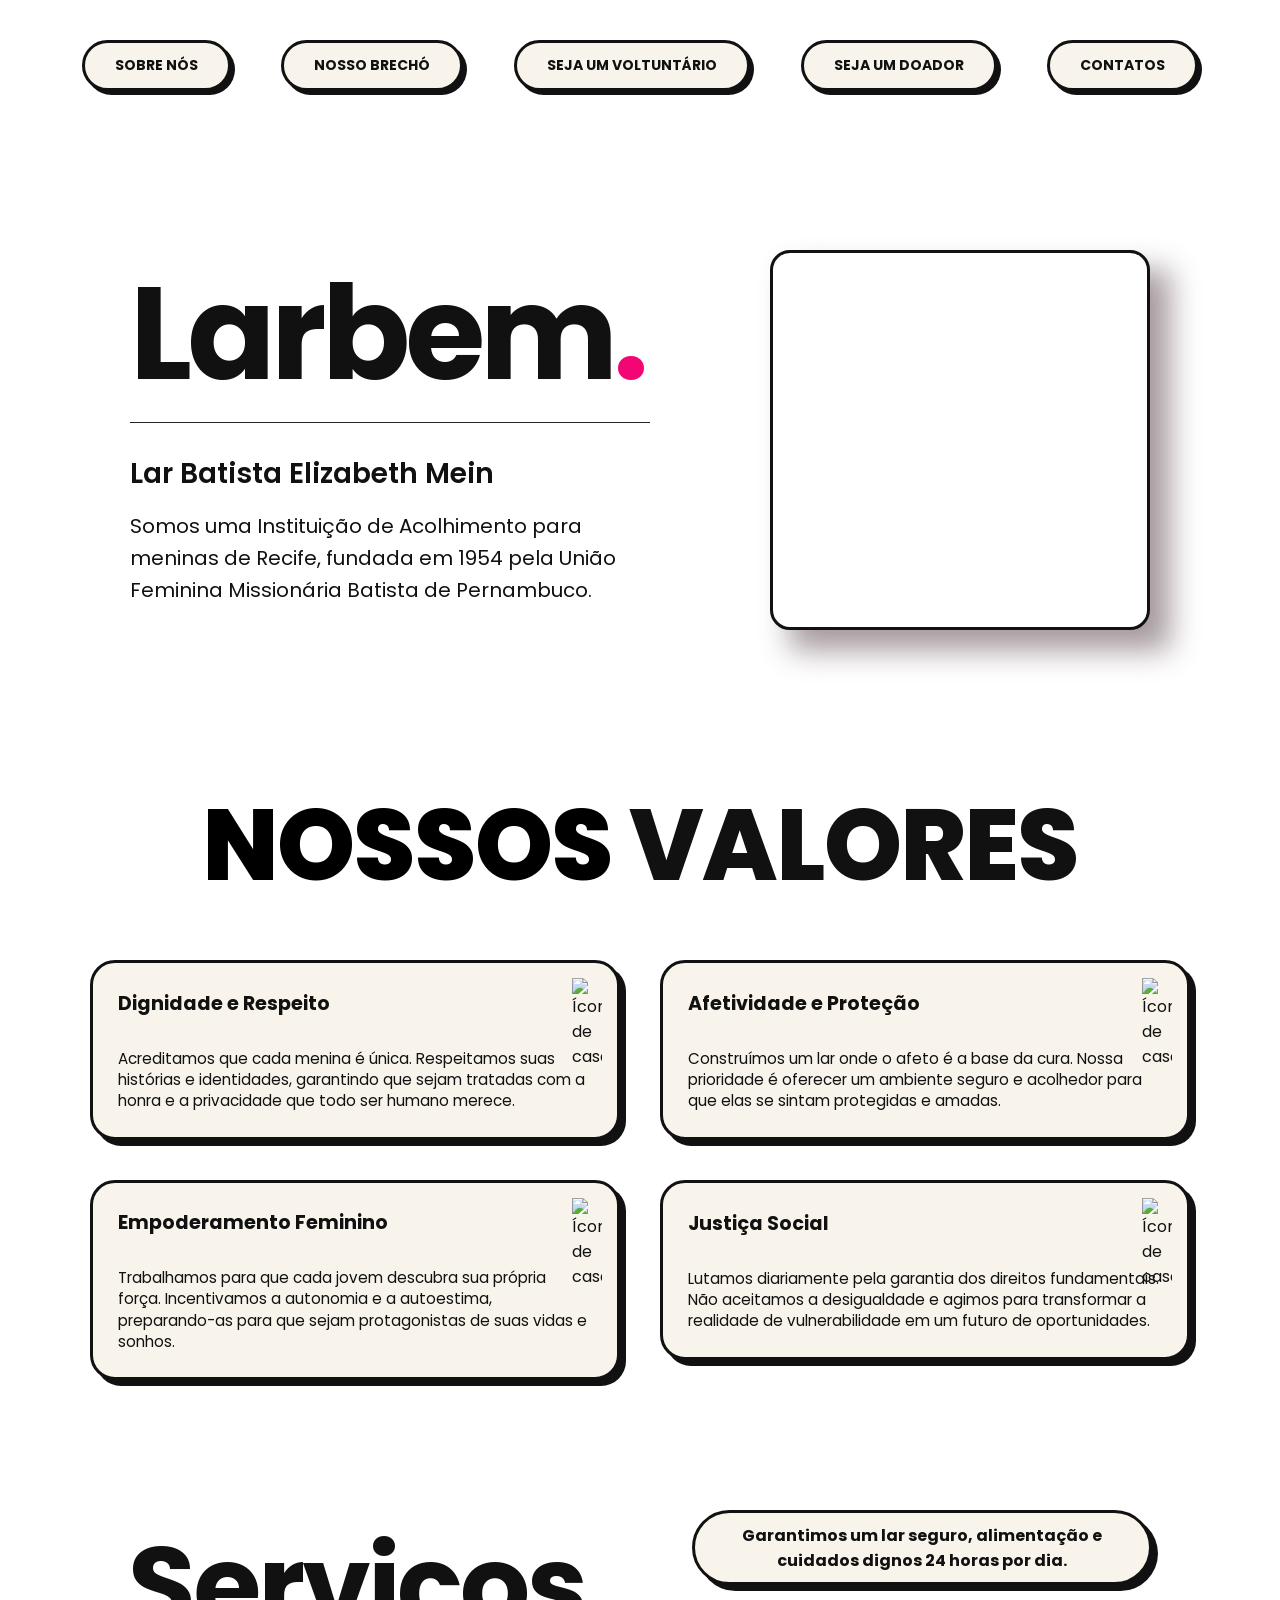
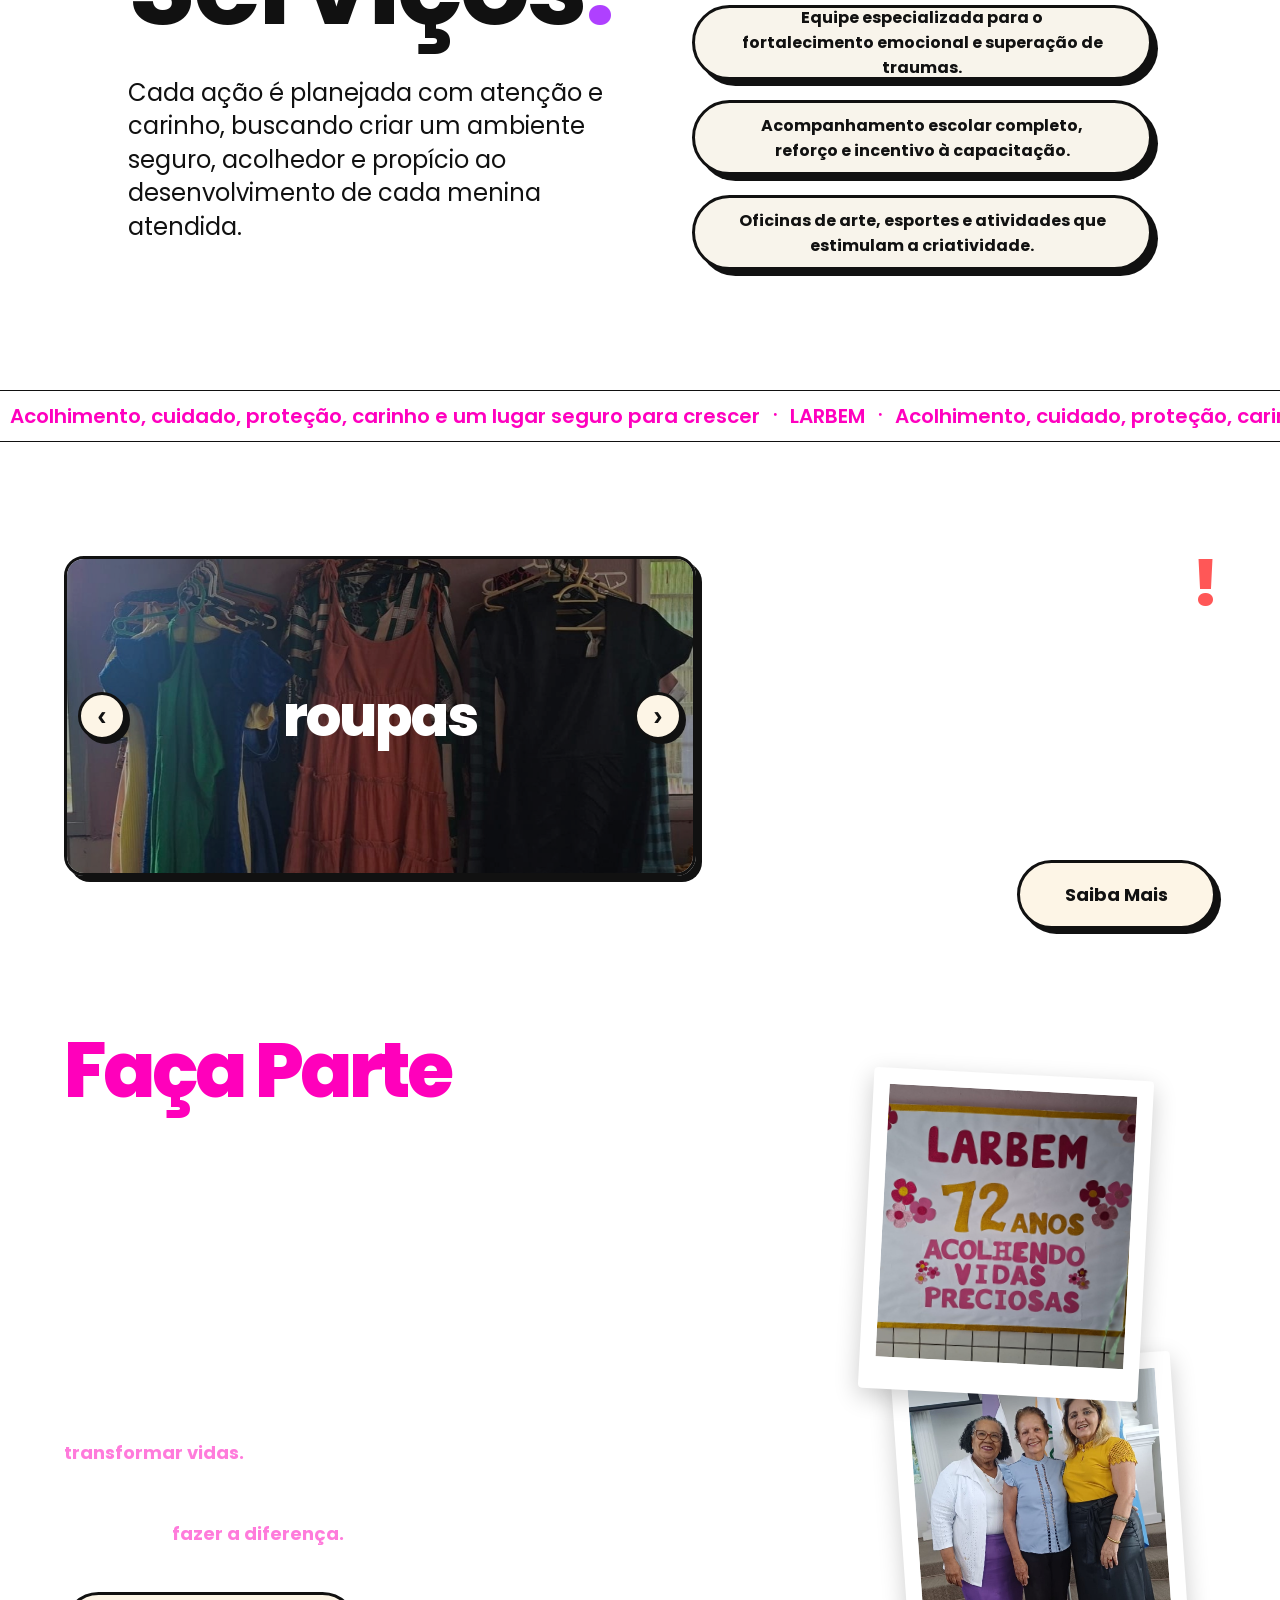
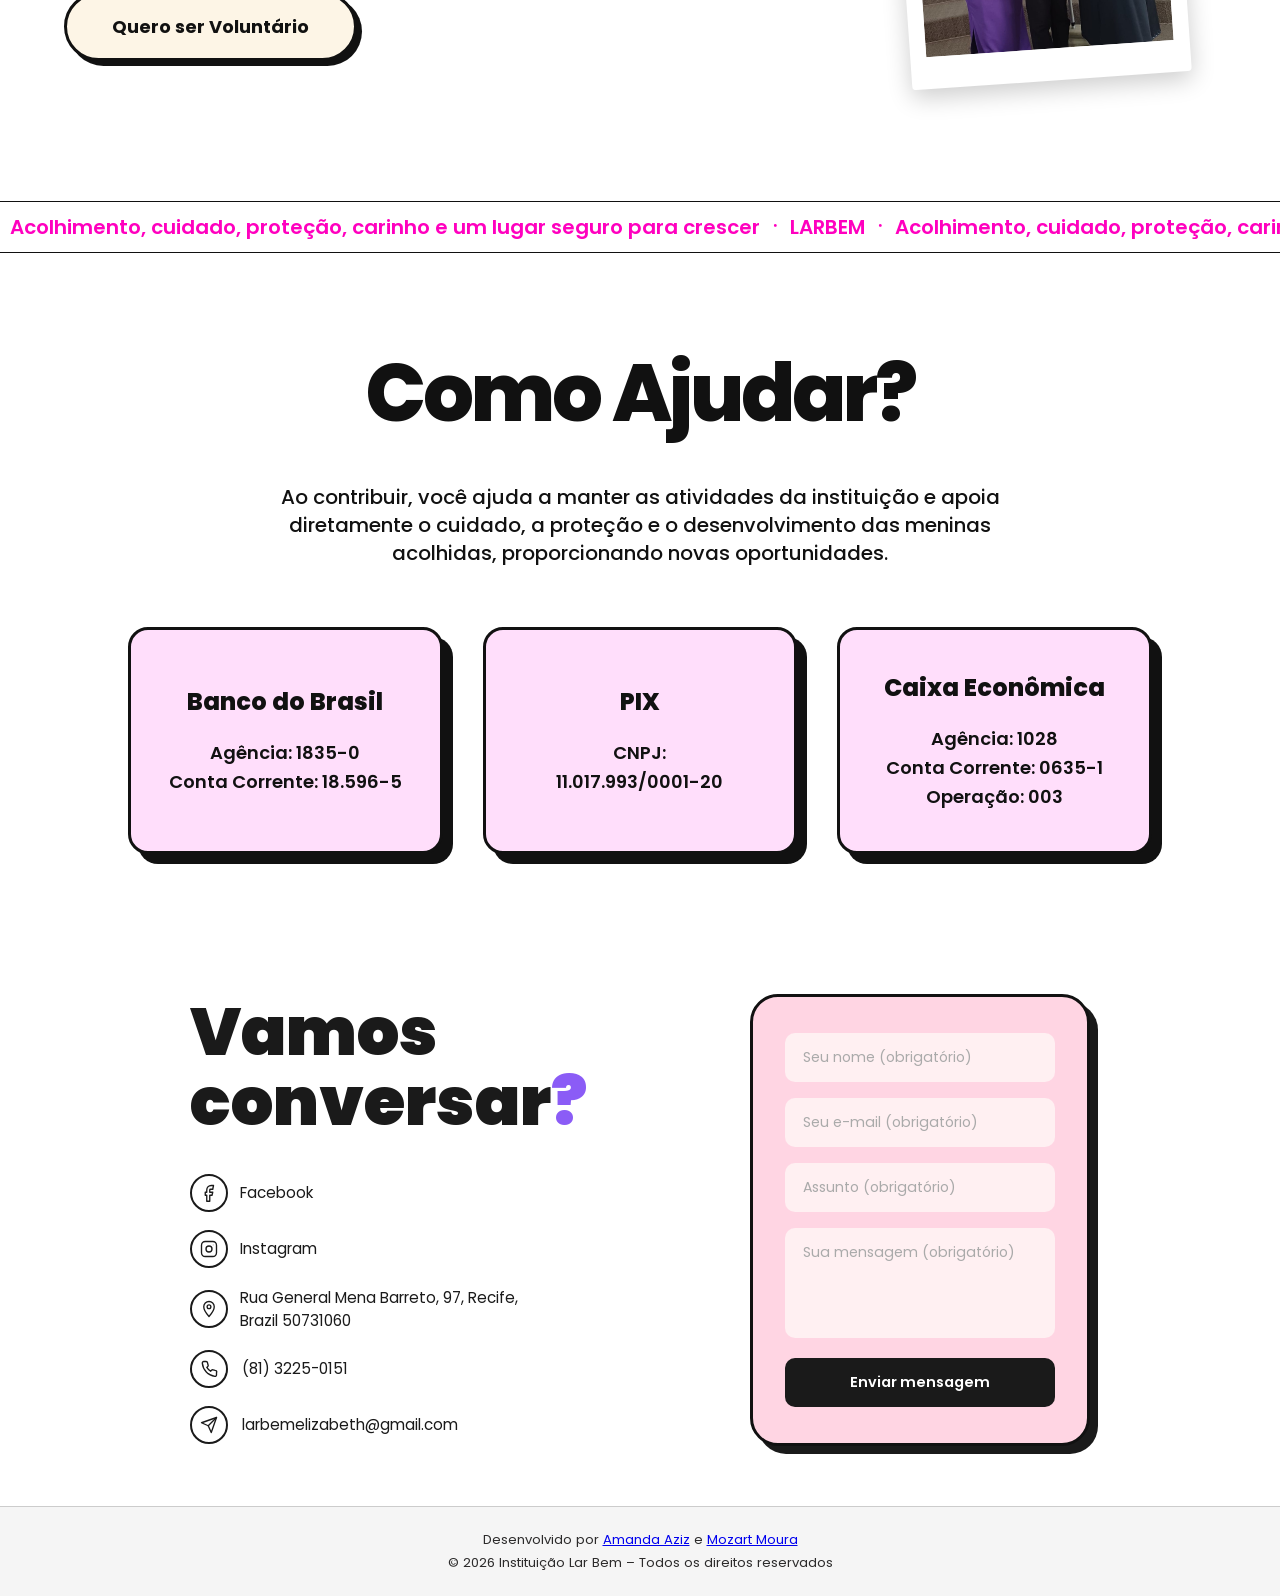
==== commit 976f043a: "maiusculo" ====
--- a/LarBem/src/index.html
+++ b/LarBem/src/index.html
@@ -657,7 +657,7 @@
         <path d="M18 2h-3a6 6 0 0 0-6 6v3H7v4h2v8h4v-8h3l1-4h-4V8a1 1 0 0 1 1-1h3z"/>
       </svg>
     </div>
-    facebook
+    Facebook
   </a>
 </li>
         <li>
@@ -676,7 +676,7 @@
       </svg>
     </div>
 
-    instagram
+    Instagram
 
   </a>
 </li>
--- a/LarBem/src/css/style.css
+++ b/LarBem/src/css/style.css
@@ -27,6 +27,10 @@
   cursor: default;
 }
 
+/* FORÇAR TEMA CLARO DO SITE MESMO QUE U USUARIO PONHA MODO ESCURO*/
+:root{
+  color-scheme: light;
+}
 
 
 #SEGUNDA-SECAO {
@@ -652,8 +656,12 @@
 .Voluntario-section {
   max-width: 550px;
   text-align: left;
-  color: #000000;
+
   margin-left: 0;
+}
+
+.Voluntario-section p{
+  color: #ffffff;       /* COR DO TEXTO ANTES DO BOTAO DE VOLUNTARIO*/
 }
 
 .Voluntario-section h2 {
@@ -1041,4 +1049,4 @@
   .patrocinadores-wrapper {
     margin-top: 40px;
   }
-}
+}
